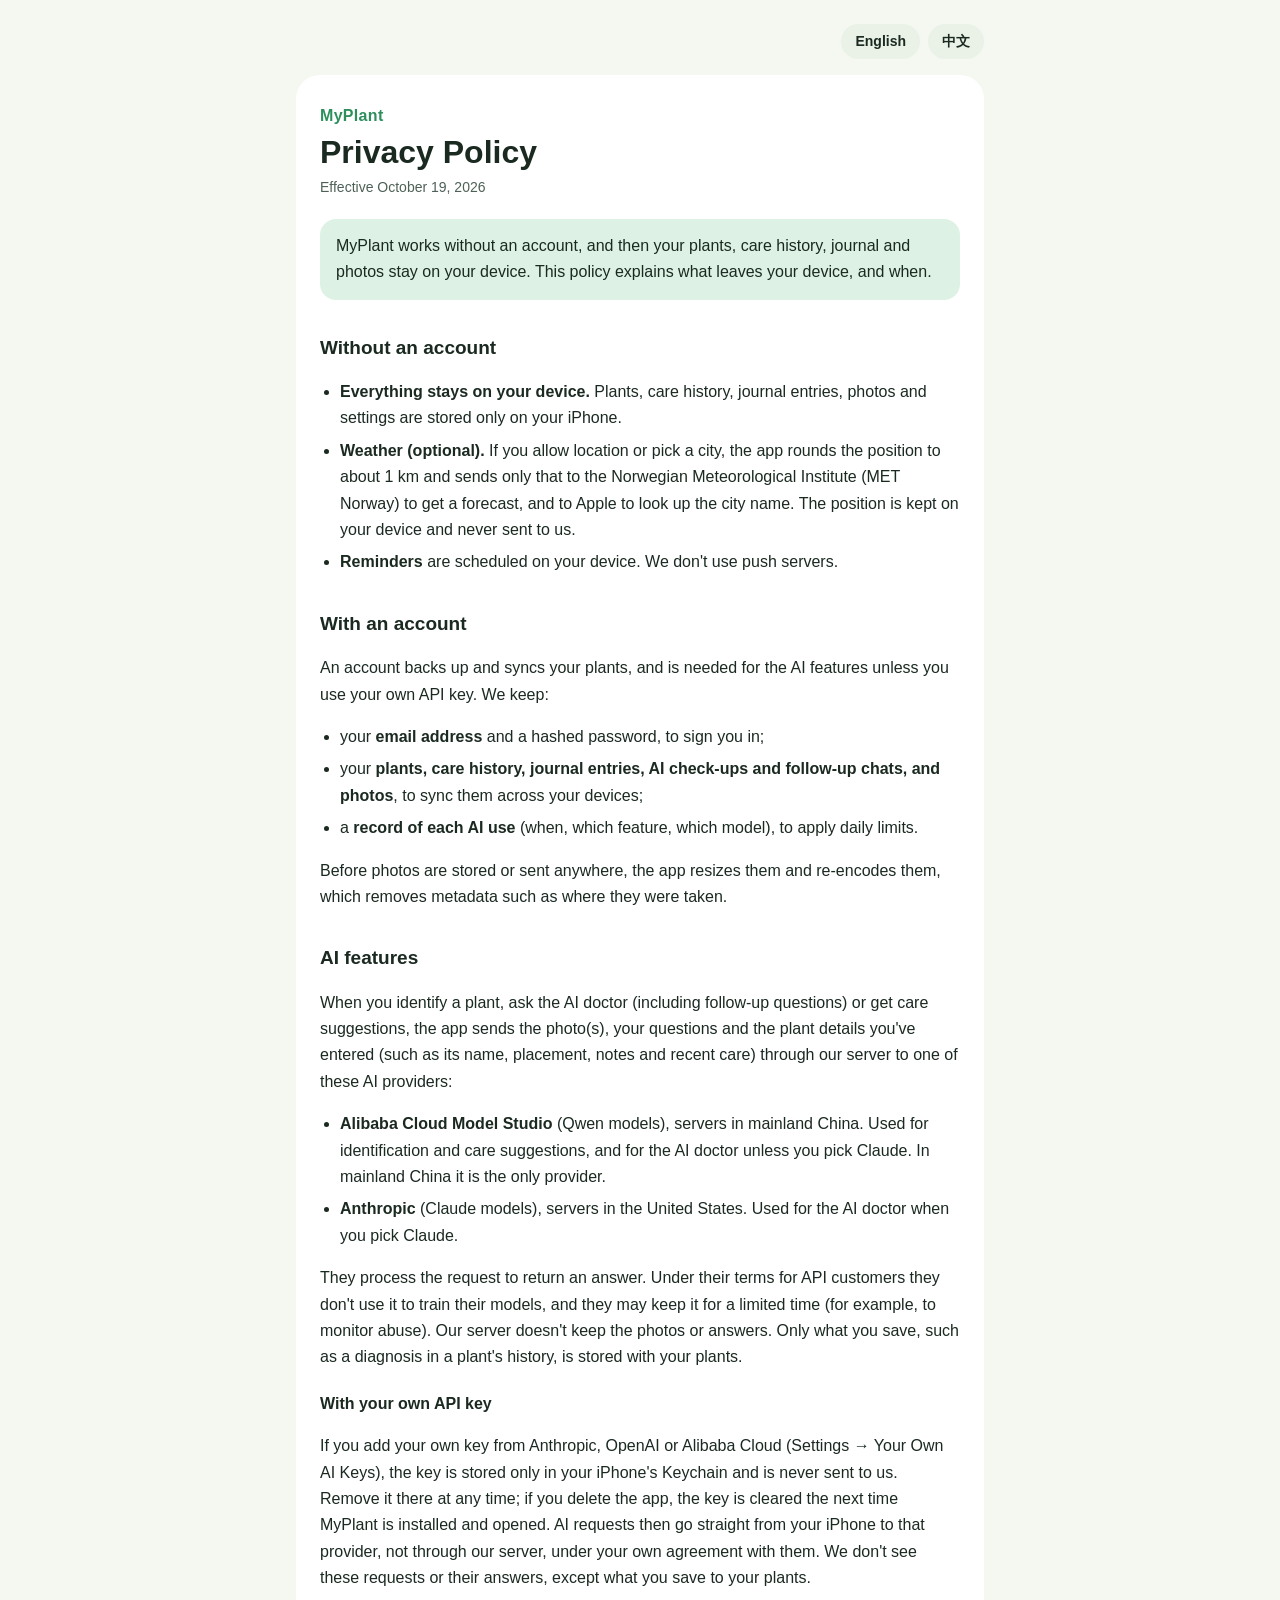
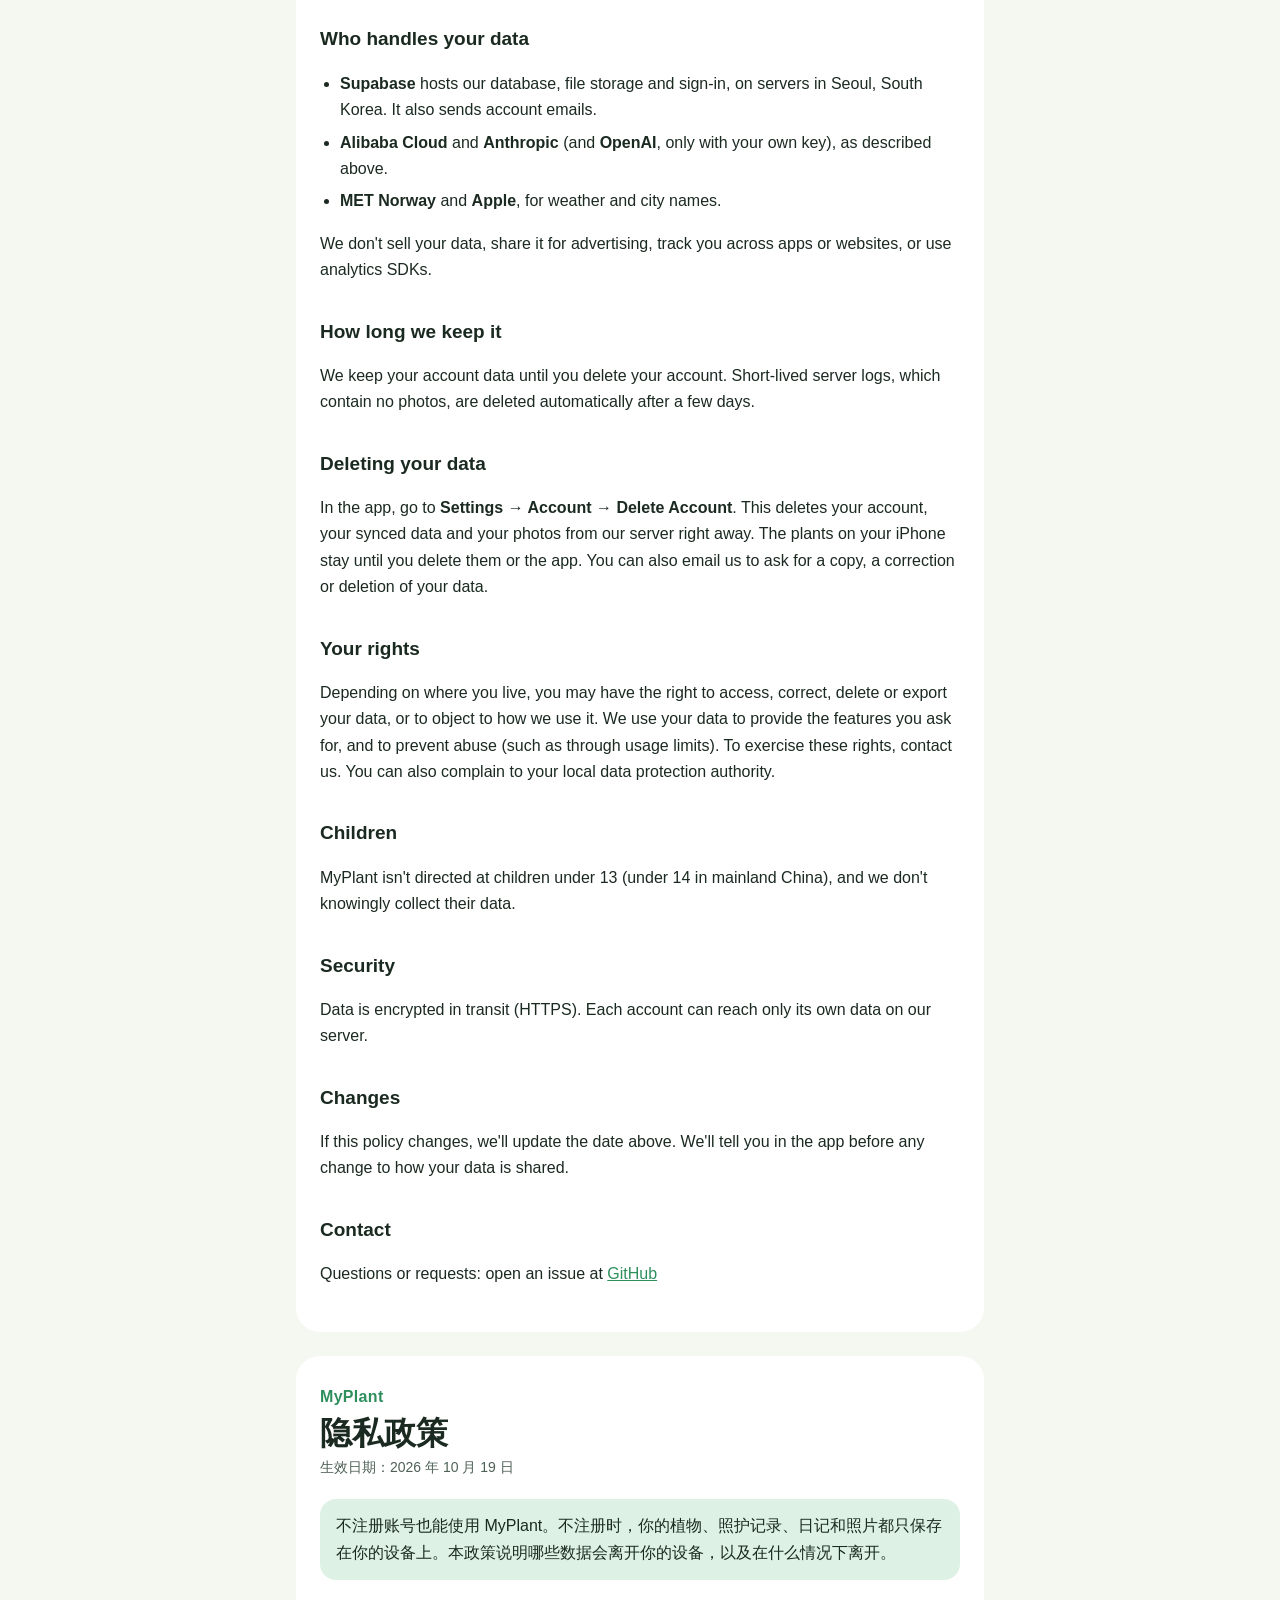
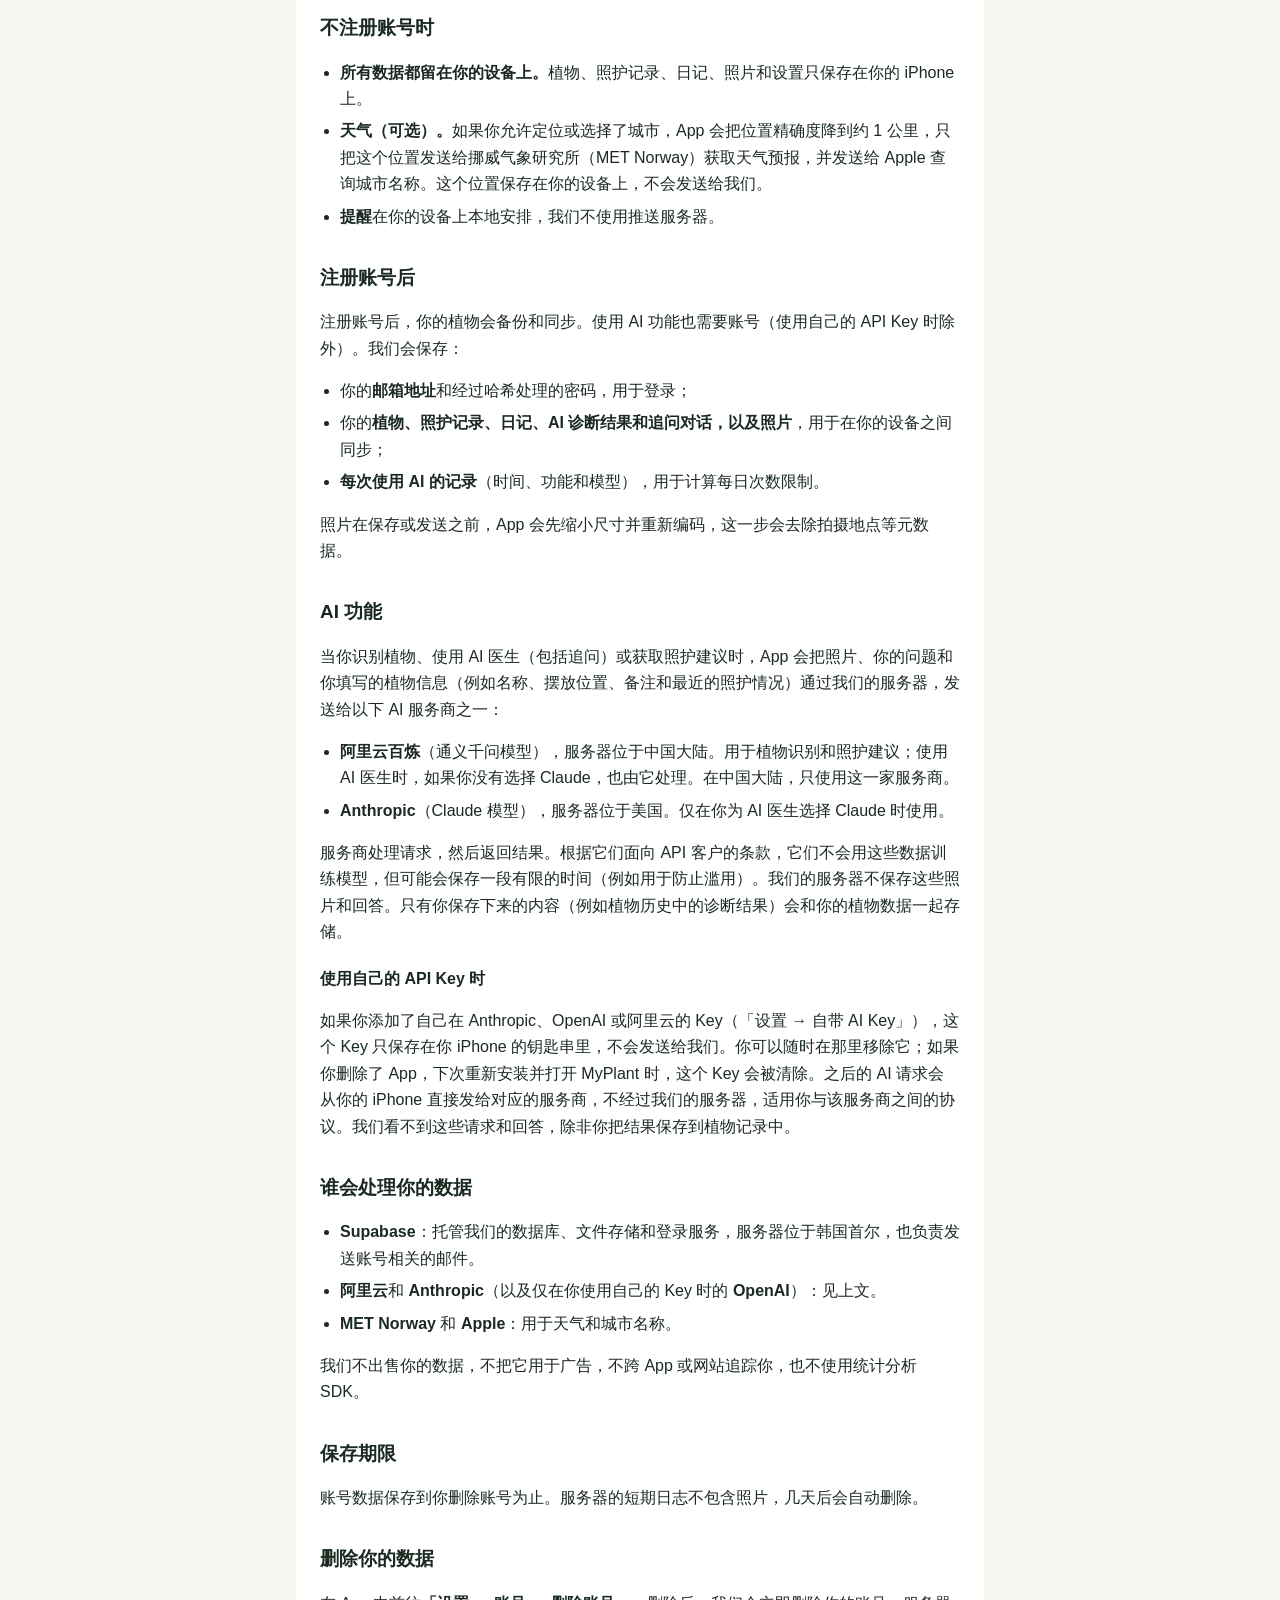
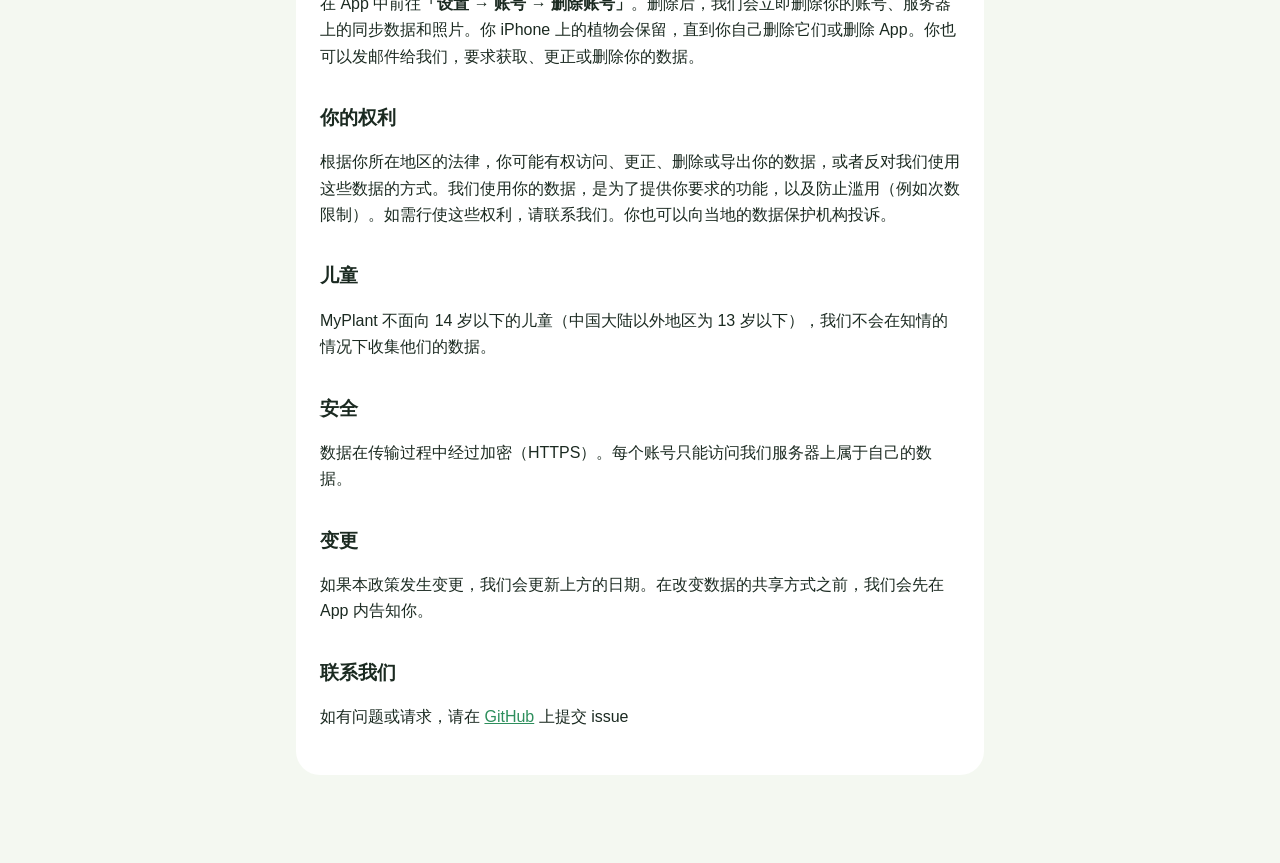
==== privacy.html @ 249eacc9 "feat: MyPlant privacy policy and support pages Co-Authored-By: Claude Opus 5.5 <noreply@anthropic.co" ====
<!doctype html>
<html lang="en">
<head>
<meta charset="utf-8">
<meta name="viewport" content="width=device-width, initial-scale=1">
<title>MyPlant Privacy Policy</title>
<meta name="description" content="How MyPlant handles your data. MyPlant 如何处理你的数据。">
<link rel="stylesheet" href="style.css">
</head>
<body>
<!-- Keep in step with ios/MyPlant/Resources/PrivacyInfo.xcprivacy and the App Privacy label. -->
<main>
  <nav class="lang"><a href="#en">English</a><a href="#zh">中文</a></nav>

  <article id="en" lang="en">
    <p class="eyebrow">MyPlant</p>
    <h1>Privacy Policy</h1>
    <p class="meta">Effective October 19, 2026</p>

    <p class="lead">MyPlant works without an account, and then your plants, care history, journal and photos stay on your device. This policy explains what leaves your device, and when.</p>

    <h2>Without an account</h2>
    <ul>
      <li><strong>Everything stays on your device.</strong> Plants, care history, journal entries, photos and settings are stored only on your iPhone.</li>
      <li><strong>Weather (optional).</strong> If you allow location or pick a city, the app rounds the position to about 1&nbsp;km and sends only that to the Norwegian Meteorological Institute (MET Norway) to get a forecast, and to Apple to look up the city name. The position is kept on your device and never sent to us.</li>
      <li><strong>Reminders</strong> are scheduled on your device. We don't use push servers.</li>
    </ul>

    <h2>With an account</h2>
    <p>An account backs up and syncs your plants, and is needed for the AI features unless you use your own API key. We keep:</p>
    <ul>
      <li>your <strong>email address</strong> and a hashed password, to sign you in;</li>
      <li>your <strong>plants, care history, journal entries, AI check-ups and follow-up chats, and photos</strong>, to sync them across your devices;</li>
      <li>a <strong>record of each AI use</strong> (when, which feature, which model), to apply daily limits.</li>
    </ul>
    <p>Before photos are stored or sent anywhere, the app resizes them and re-encodes them, which removes metadata such as where they were taken.</p>

    <h2>AI features</h2>
    <p>When you identify a plant, ask the AI doctor (including follow-up questions) or get care suggestions, the app sends the photo(s), your questions and the plant details you've entered (such as its name, placement, notes and recent care) through our server to one of these AI providers:</p>
    <ul>
      <li><strong>Alibaba Cloud Model Studio</strong> (Qwen models), servers in mainland China. Used for identification and care suggestions, and for the AI doctor unless you pick Claude. In mainland China it is the only provider.</li>
      <li><strong>Anthropic</strong> (Claude models), servers in the United States. Used for the AI doctor when you pick Claude.</li>
    </ul>
    <p>They process the request to return an answer. Under their terms for API customers they don't use it to train their models, and they may keep it for a limited time (for example, to monitor abuse). Our server doesn't keep the photos or answers. Only what you save, such as a diagnosis in a plant's history, is stored with your plants.</p>

    <h3>With your own API key</h3>
    <p>If you add your own key from Anthropic, OpenAI or Alibaba Cloud (Settings → Your Own AI Keys), the key is stored only in your iPhone's Keychain and is never sent to us. Remove it there at any time; if you delete the app, the key is cleared the next time MyPlant is installed and opened. AI requests then go straight from your iPhone to that provider, not through our server, under your own agreement with them. We don't see these requests or their answers, except what you save to your plants.</p>

    <h2>Who handles your data</h2>
    <ul>
      <li><strong>Supabase</strong> hosts our database, file storage and sign-in, on servers in Seoul, South Korea. It also sends account emails.</li>
      <li><strong>Alibaba Cloud</strong> and <strong>Anthropic</strong> (and <strong>OpenAI</strong>, only with your own key), as described above.</li>
      <li><strong>MET Norway</strong> and <strong>Apple</strong>, for weather and city names.</li>
    </ul>
    <p>We don't sell your data, share it for advertising, track you across apps or websites, or use analytics SDKs.</p>

    <h2>How long we keep it</h2>
    <p>We keep your account data until you delete your account. Short-lived server logs, which contain no photos, are deleted automatically after a few days.</p>

    <h2>Deleting your data</h2>
    <p>In the app, go to <strong>Settings → Account → Delete Account</strong>. This deletes your account, your synced data and your photos from our server right away. The plants on your iPhone stay until you delete them or the app. You can also email us to ask for a copy, a correction or deletion of your data.</p>

    <h2>Your rights</h2>
    <p>Depending on where you live, you may have the right to access, correct, delete or export your data, or to object to how we use it. We use your data to provide the features you ask for, and to prevent abuse (such as through usage limits). To exercise these rights, contact us. You can also complain to your local data protection authority.</p>

    <h2>Children</h2>
    <p>MyPlant isn't directed at children under 13 (under 14 in mainland China), and we don't knowingly collect their data.</p>

    <h2>Security</h2>
    <p>Data is encrypted in transit (HTTPS). Each account can reach only its own data on our server.</p>

    <h2>Changes</h2>
    <p>If this policy changes, we'll update the date above. We'll tell you in the app before any change to how your data is shared.</p>

    <h2>Contact</h2>
    <p>Questions or requests: open an issue at <a href="https://github.com/freddiewanah/myplant-site/issues">GitHub</a></p>
  </article>

  <article id="zh" lang="zh-Hans">
    <p class="eyebrow">MyPlant</p>
    <h1>隐私政策</h1>
    <p class="meta">生效日期：2026 年 10 月 19 日</p>

    <p class="lead">不注册账号也能使用 MyPlant。不注册时，你的植物、照护记录、日记和照片都只保存在你的设备上。本政策说明哪些数据会离开你的设备，以及在什么情况下离开。</p>

    <h2>不注册账号时</h2>
    <ul>
      <li><strong>所有数据都留在你的设备上。</strong>植物、照护记录、日记、照片和设置只保存在你的 iPhone 上。</li>
      <li><strong>天气（可选）。</strong>如果你允许定位或选择了城市，App 会把位置精确度降到约 1 公里，只把这个位置发送给挪威气象研究所（MET Norway）获取天气预报，并发送给 Apple 查询城市名称。这个位置保存在你的设备上，不会发送给我们。</li>
      <li><strong>提醒</strong>在你的设备上本地安排，我们不使用推送服务器。</li>
    </ul>

    <h2>注册账号后</h2>
    <p>注册账号后，你的植物会备份和同步。使用 AI 功能也需要账号（使用自己的 API Key 时除外）。我们会保存：</p>
    <ul>
      <li>你的<strong>邮箱地址</strong>和经过哈希处理的密码，用于登录；</li>
      <li>你的<strong>植物、照护记录、日记、AI 诊断结果和追问对话，以及照片</strong>，用于在你的设备之间同步；</li>
      <li><strong>每次使用 AI 的记录</strong>（时间、功能和模型），用于计算每日次数限制。</li>
    </ul>
    <p>照片在保存或发送之前，App 会先缩小尺寸并重新编码，这一步会去除拍摄地点等元数据。</p>

    <h2>AI 功能</h2>
    <p>当你识别植物、使用 AI 医生（包括追问）或获取照护建议时，App 会把照片、你的问题和你填写的植物信息（例如名称、摆放位置、备注和最近的照护情况）通过我们的服务器，发送给以下 AI 服务商之一：</p>
    <ul>
      <li><strong>阿里云百炼</strong>（通义千问模型），服务器位于中国大陆。用于植物识别和照护建议；使用 AI 医生时，如果你没有选择 Claude，也由它处理。在中国大陆，只使用这一家服务商。</li>
      <li><strong>Anthropic</strong>（Claude 模型），服务器位于美国。仅在你为 AI 医生选择 Claude 时使用。</li>
    </ul>
    <p>服务商处理请求，然后返回结果。根据它们面向 API 客户的条款，它们不会用这些数据训练模型，但可能会保存一段有限的时间（例如用于防止滥用）。我们的服务器不保存这些照片和回答。只有你保存下来的内容（例如植物历史中的诊断结果）会和你的植物数据一起存储。</p>

    <h3>使用自己的 API Key 时</h3>
    <p>如果你添加了自己在 Anthropic、OpenAI 或阿里云的 Key（「设置 → 自带 AI Key」），这个 Key 只保存在你 iPhone 的钥匙串里，不会发送给我们。你可以随时在那里移除它；如果你删除了 App，下次重新安装并打开 MyPlant 时，这个 Key 会被清除。之后的 AI 请求会从你的 iPhone 直接发给对应的服务商，不经过我们的服务器，适用你与该服务商之间的协议。我们看不到这些请求和回答，除非你把结果保存到植物记录中。</p>

    <h2>谁会处理你的数据</h2>
    <ul>
      <li><strong>Supabase</strong>：托管我们的数据库、文件存储和登录服务，服务器位于韩国首尔，也负责发送账号相关的邮件。</li>
      <li><strong>阿里云</strong>和 <strong>Anthropic</strong>（以及仅在你使用自己的 Key 时的 <strong>OpenAI</strong>）：见上文。</li>
      <li><strong>MET Norway</strong> 和 <strong>Apple</strong>：用于天气和城市名称。</li>
    </ul>
    <p>我们不出售你的数据，不把它用于广告，不跨 App 或网站追踪你，也不使用统计分析 SDK。</p>

    <h2>保存期限</h2>
    <p>账号数据保存到你删除账号为止。服务器的短期日志不包含照片，几天后会自动删除。</p>

    <h2>删除你的数据</h2>
    <p>在 App 中前往<strong>「设置 → 账号 → 删除账号」</strong>。删除后，我们会立即删除你的账号、服务器上的同步数据和照片。你 iPhone 上的植物会保留，直到你自己删除它们或删除 App。你也可以发邮件给我们，要求获取、更正或删除你的数据。</p>

    <h2>你的权利</h2>
    <p>根据你所在地区的法律，你可能有权访问、更正、删除或导出你的数据，或者反对我们使用这些数据的方式。我们使用你的数据，是为了提供你要求的功能，以及防止滥用（例如次数限制）。如需行使这些权利，请联系我们。你也可以向当地的数据保护机构投诉。</p>

    <h2>儿童</h2>
    <p>MyPlant 不面向 14 岁以下的儿童（中国大陆以外地区为 13 岁以下），我们不会在知情的情况下收集他们的数据。</p>

    <h2>安全</h2>
    <p>数据在传输过程中经过加密（HTTPS）。每个账号只能访问我们服务器上属于自己的数据。</p>

    <h2>变更</h2>
    <p>如果本政策发生变更，我们会更新上方的日期。在改变数据的共享方式之前，我们会先在 App 内告知你。</p>

    <h2>联系我们</h2>
    <p>如有问题或请求，请在 <a href="https://github.com/freddiewanah/myplant-site/issues">GitHub</a> 上提交 issue</p>
  </article>
</main>
</body>
</html>
---- style.css ----
/* Shared by the MyPlant web pages; colors match the app's Theme.Palette. */
:root {
  --background: #F4F8F1;
  --surface: #FFFFFF;
  --surface-muted: #EAF1E6;
  --ink: #1B2A21;
  --ink-secondary: #4E6157;
  --leaf: #2E8F5D;
  --leaf-soft: #DDF2E4;
  color-scheme: light dark;
}
@media (prefers-color-scheme: dark) {
  :root:not([data-theme="light"]) {
    --background: #0E1310;
    --surface: #18201B;
    --surface-muted: #222C25;
    --ink: #EAF2EC;
    --ink-secondary: #A7B8AD;
    --leaf: #5CC98C;
    --leaf-soft: #1E3828;
  }
}
:root[data-theme="dark"] {
  --background: #0E1310;
  --surface: #18201B;
  --surface-muted: #222C25;
  --ink: #EAF2EC;
  --ink-secondary: #A7B8AD;
  --leaf: #5CC98C;
  --leaf-soft: #1E3828;
}
* { box-sizing: border-box; }
body {
  margin: 0;
  background: var(--background);
  color: var(--ink);
  font: 16px/1.65 -apple-system, BlinkMacSystemFont, "SF Pro Text", "PingFang SC", "Helvetica Neue", sans-serif;
  -webkit-text-size-adjust: 100%;
}
main { max-width: 720px; margin: 0 auto; padding: 24px 16px 64px; }
article {
  background: var(--surface);
  border-radius: 24px;
  padding: 28px 24px;
  margin-bottom: 24px;
}
.lang { display: flex; gap: 8px; justify-content: flex-end; margin-bottom: 16px; }
.lang a {
  padding: 6px 14px;
  border-radius: 999px;
  background: var(--surface-muted);
  color: var(--ink);
  text-decoration: none;
  font-size: 14px;
  font-weight: 600;
}
.eyebrow { margin: 0; color: var(--leaf); font-weight: 700; letter-spacing: .02em; }
h1 { margin: 4px 0 4px; font-size: 32px; line-height: 1.2; }
h2 { margin: 32px 0 8px; font-size: 19px; }
article > h3 { margin: 20px 0 6px; font-size: 16px; }
.meta { margin: 0 0 20px; color: var(--ink-secondary); font-size: 14px; }
.lead {
  background: var(--leaf-soft);
  border-radius: 16px;
  padding: 14px 16px;
}
ul { padding-left: 20px; }
li { margin: 6px 0; }
a { color: var(--leaf); overflow-wrap: anywhere; }
.faq h3 { margin: 24px 0 4px; font-size: 16px; }
.faq p { margin: 0; }
@media (max-width: 480px) {
  article { padding: 22px 18px; border-radius: 20px; }
  h1 { font-size: 27px; }
}
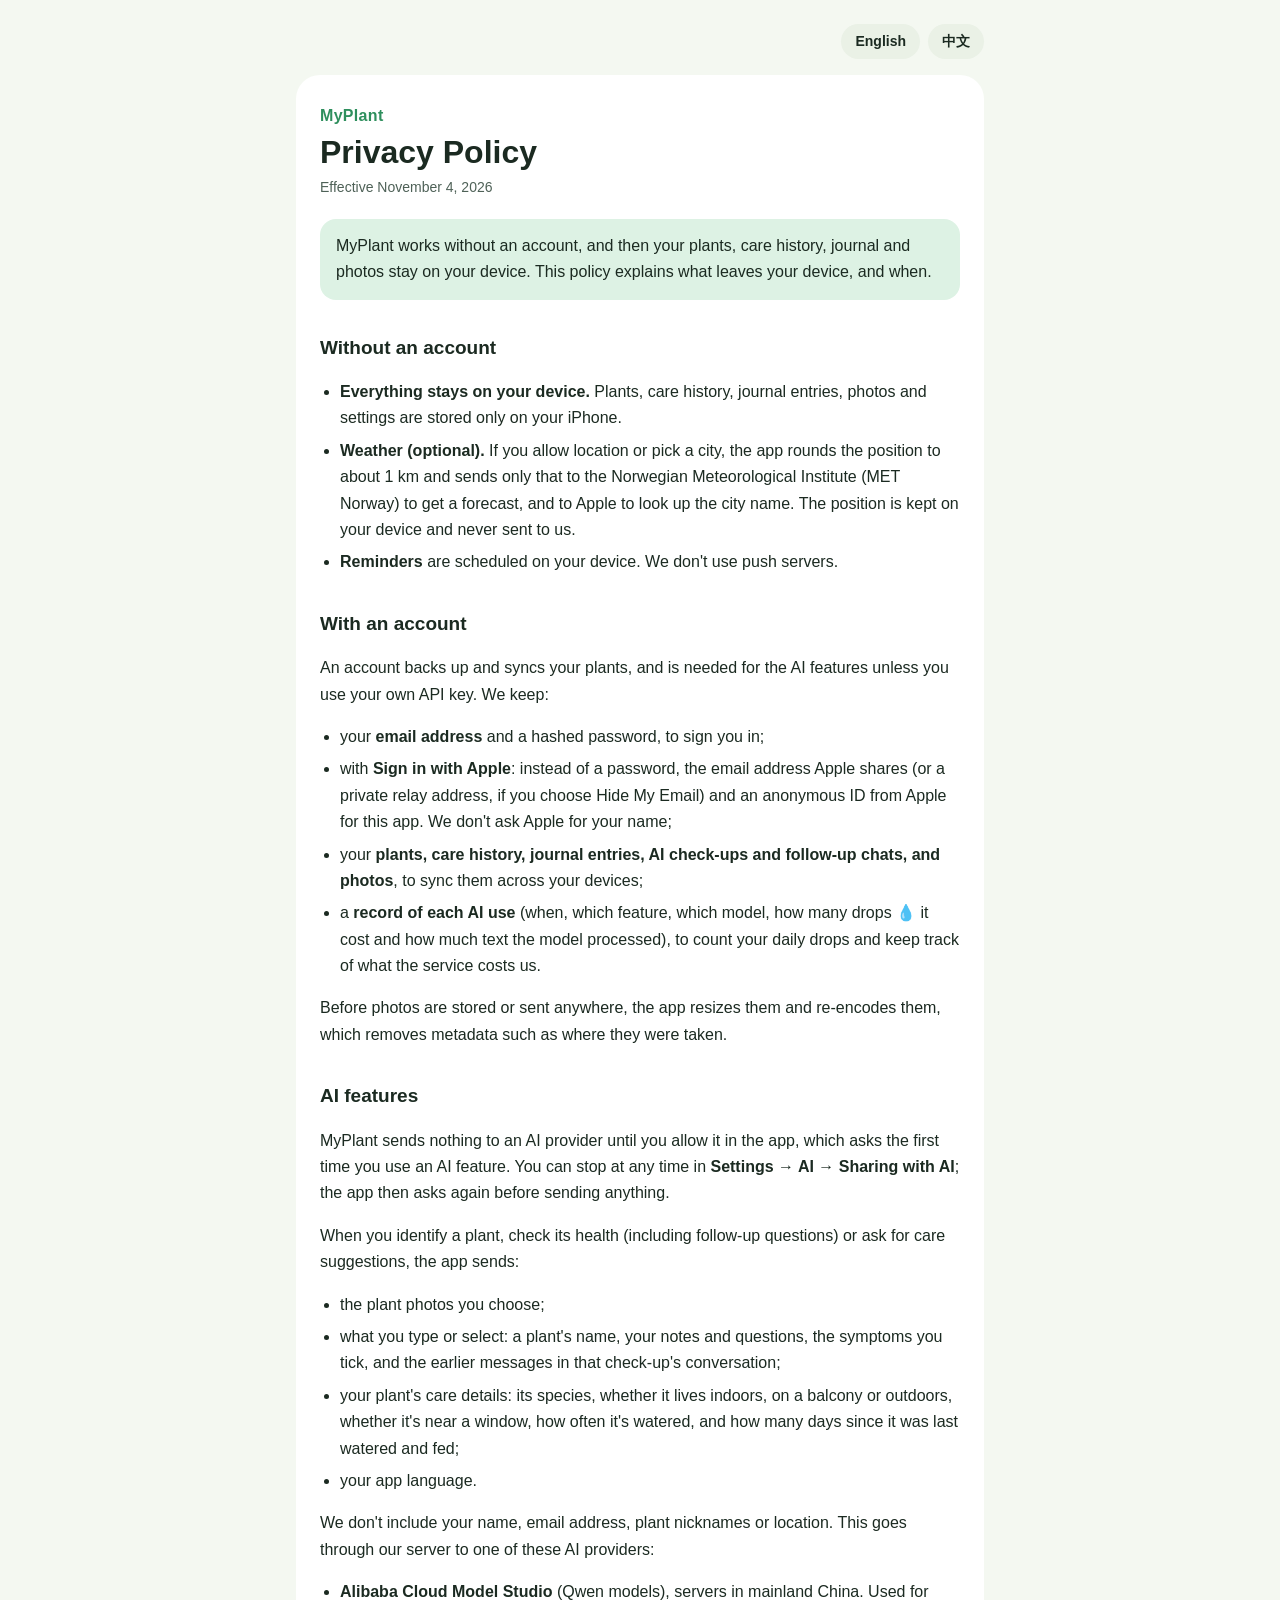
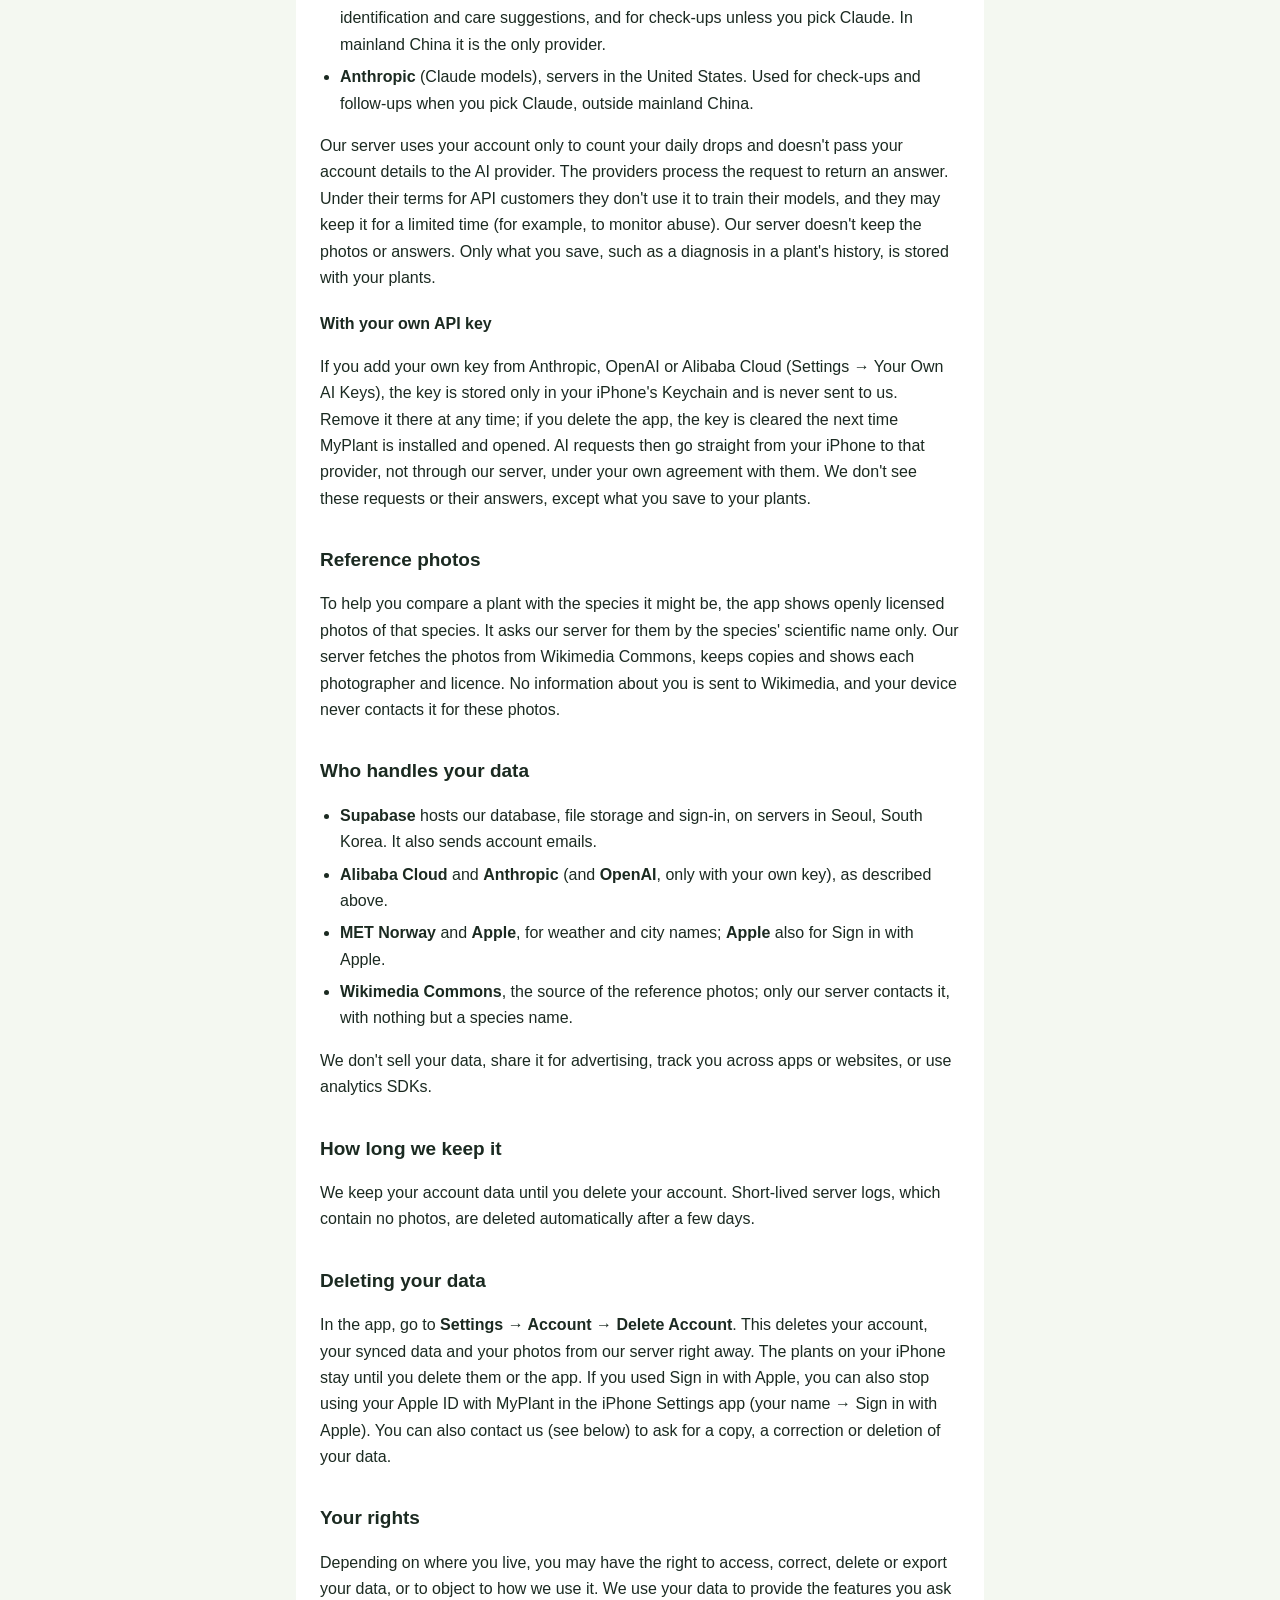
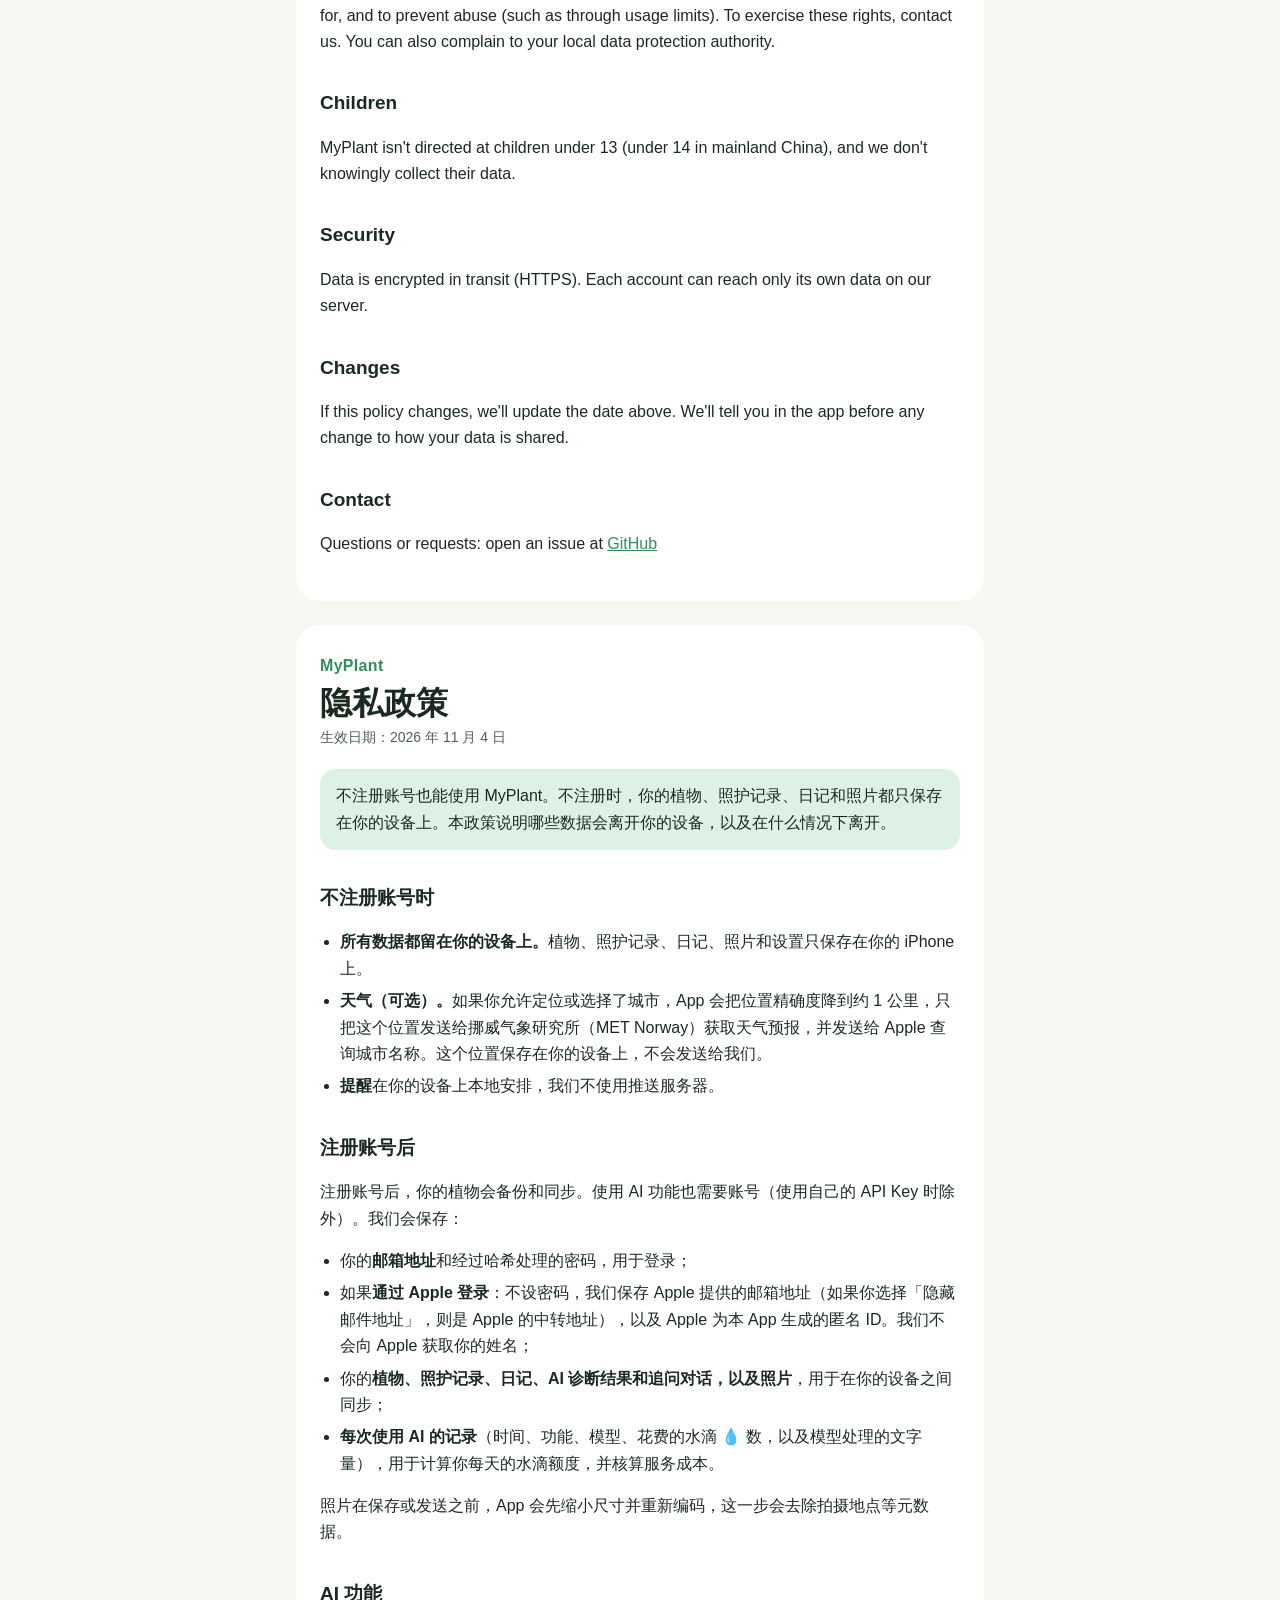
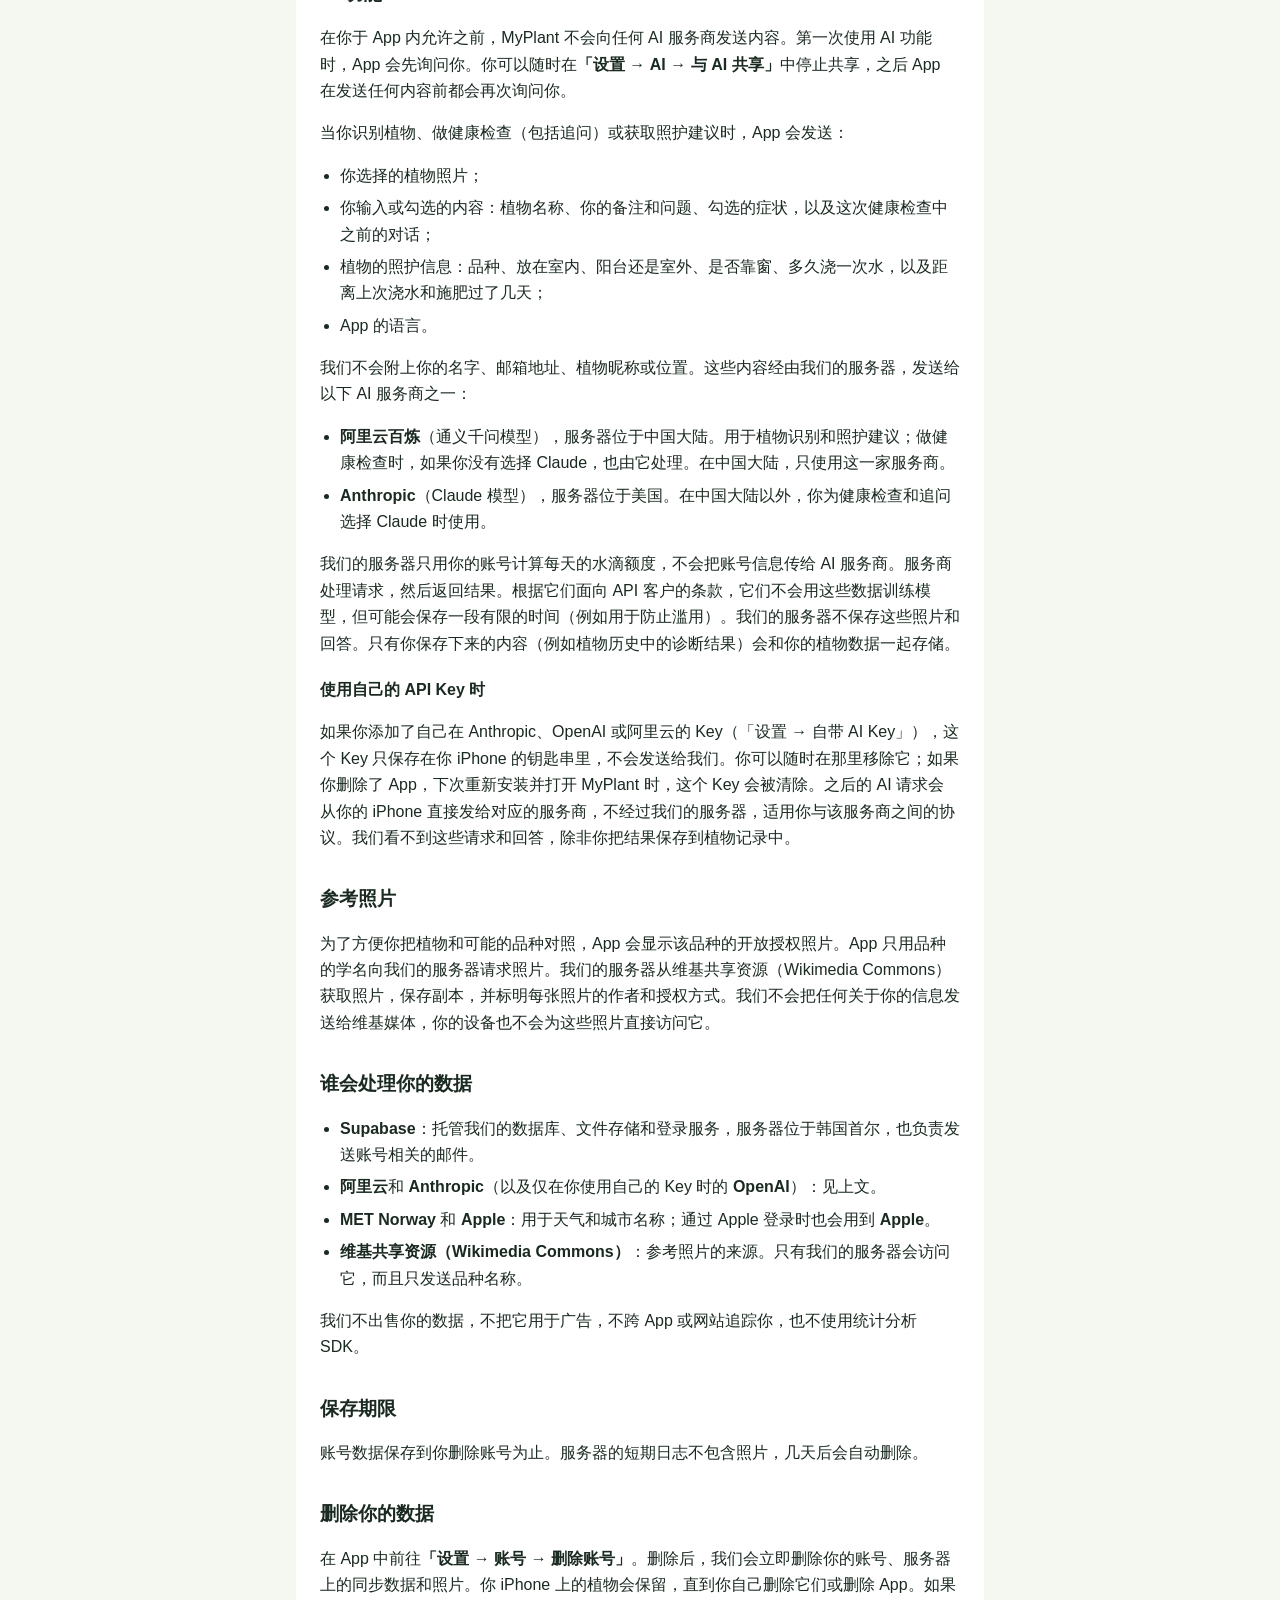
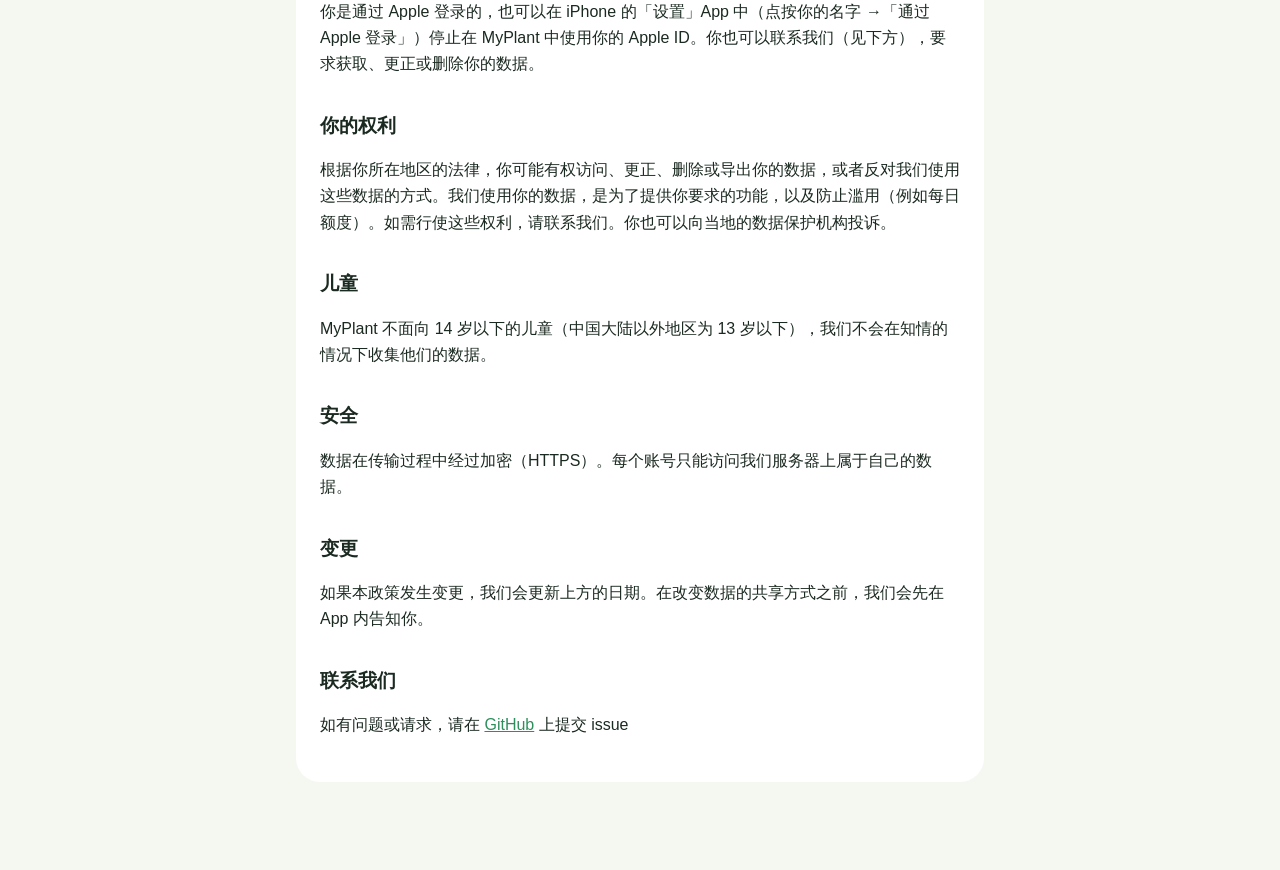
==== commit 9e99c877: "docs: privacy policy for AI consent, reference photos and drops Explains that nothing goes to an AI " ====
--- a/privacy.html
+++ b/privacy.html
@@ -15,7 +15,7 @@
   <article id="en" lang="en">
     <p class="eyebrow">MyPlant</p>
     <h1>Privacy Policy</h1>
-    <p class="meta">Effective October 19, 2026</p>
+    <p class="meta">Effective November 4, 2026</p>
 
     <p class="lead">MyPlant works without an account, and then your plants, care history, journal and photos stay on your device. This policy explains what leaves your device, and when.</p>
 
@@ -30,27 +30,40 @@
     <p>An account backs up and syncs your plants, and is needed for the AI features unless you use your own API key. We keep:</p>
     <ul>
       <li>your <strong>email address</strong> and a hashed password, to sign you in;</li>
+      <li>with <strong>Sign in with Apple</strong>: instead of a password, the email address Apple shares (or a private relay address, if you choose Hide My Email) and an anonymous ID from Apple for this app. We don't ask Apple for your name;</li>
       <li>your <strong>plants, care history, journal entries, AI check-ups and follow-up chats, and photos</strong>, to sync them across your devices;</li>
-      <li>a <strong>record of each AI use</strong> (when, which feature, which model), to apply daily limits.</li>
+      <li>a <strong>record of each AI use</strong> (when, which feature, which model, how many drops 💧 it cost and how much text the model processed), to count your daily drops and keep track of what the service costs us.</li>
     </ul>
     <p>Before photos are stored or sent anywhere, the app resizes them and re-encodes them, which removes metadata such as where they were taken.</p>
 
     <h2>AI features</h2>
-    <p>When you identify a plant, ask the AI doctor (including follow-up questions) or get care suggestions, the app sends the photo(s), your questions and the plant details you've entered (such as its name, placement, notes and recent care) through our server to one of these AI providers:</p>
+    <p>MyPlant sends nothing to an AI provider until you allow it in the app, which asks the first time you use an AI feature. You can stop at any time in <strong>Settings → AI → Sharing with AI</strong>; the app then asks again before sending anything.</p>
+    <p>When you identify a plant, check its health (including follow-up questions) or ask for care suggestions, the app sends:</p>
     <ul>
-      <li><strong>Alibaba Cloud Model Studio</strong> (Qwen models), servers in mainland China. Used for identification and care suggestions, and for the AI doctor unless you pick Claude. In mainland China it is the only provider.</li>
-      <li><strong>Anthropic</strong> (Claude models), servers in the United States. Used for the AI doctor when you pick Claude.</li>
+      <li>the plant photos you choose;</li>
+      <li>what you type or select: a plant's name, your notes and questions, the symptoms you tick, and the earlier messages in that check-up's conversation;</li>
+      <li>your plant's care details: its species, whether it lives indoors, on a balcony or outdoors, whether it's near a window, how often it's watered, and how many days since it was last watered and fed;</li>
+      <li>your app language.</li>
     </ul>
-    <p>They process the request to return an answer. Under their terms for API customers they don't use it to train their models, and they may keep it for a limited time (for example, to monitor abuse). Our server doesn't keep the photos or answers. Only what you save, such as a diagnosis in a plant's history, is stored with your plants.</p>
+    <p>We don't include your name, email address, plant nicknames or location. This goes through our server to one of these AI providers:</p>
+    <ul>
+      <li><strong>Alibaba Cloud Model Studio</strong> (Qwen models), servers in mainland China. Used for identification and care suggestions, and for check-ups unless you pick Claude. In mainland China it is the only provider.</li>
+      <li><strong>Anthropic</strong> (Claude models), servers in the United States. Used for check-ups and follow-ups when you pick Claude, outside mainland China.</li>
+    </ul>
+    <p>Our server uses your account only to count your daily drops and doesn't pass your account details to the AI provider. The providers process the request to return an answer. Under their terms for API customers they don't use it to train their models, and they may keep it for a limited time (for example, to monitor abuse). Our server doesn't keep the photos or answers. Only what you save, such as a diagnosis in a plant's history, is stored with your plants.</p>
 
     <h3>With your own API key</h3>
     <p>If you add your own key from Anthropic, OpenAI or Alibaba Cloud (Settings → Your Own AI Keys), the key is stored only in your iPhone's Keychain and is never sent to us. Remove it there at any time; if you delete the app, the key is cleared the next time MyPlant is installed and opened. AI requests then go straight from your iPhone to that provider, not through our server, under your own agreement with them. We don't see these requests or their answers, except what you save to your plants.</p>
+
+    <h2>Reference photos</h2>
+    <p>To help you compare a plant with the species it might be, the app shows openly licensed photos of that species. It asks our server for them by the species' scientific name only. Our server fetches the photos from Wikimedia Commons, keeps copies and shows each photographer and licence. No information about you is sent to Wikimedia, and your device never contacts it for these photos.</p>
 
     <h2>Who handles your data</h2>
     <ul>
       <li><strong>Supabase</strong> hosts our database, file storage and sign-in, on servers in Seoul, South Korea. It also sends account emails.</li>
       <li><strong>Alibaba Cloud</strong> and <strong>Anthropic</strong> (and <strong>OpenAI</strong>, only with your own key), as described above.</li>
-      <li><strong>MET Norway</strong> and <strong>Apple</strong>, for weather and city names.</li>
+      <li><strong>MET Norway</strong> and <strong>Apple</strong>, for weather and city names; <strong>Apple</strong> also for Sign in with Apple.</li>
+      <li><strong>Wikimedia Commons</strong>, the source of the reference photos; only our server contacts it, with nothing but a species name.</li>
     </ul>
     <p>We don't sell your data, share it for advertising, track you across apps or websites, or use analytics SDKs.</p>
 
@@ -58,7 +71,7 @@
     <p>We keep your account data until you delete your account. Short-lived server logs, which contain no photos, are deleted automatically after a few days.</p>
 
     <h2>Deleting your data</h2>
-    <p>In the app, go to <strong>Settings → Account → Delete Account</strong>. This deletes your account, your synced data and your photos from our server right away. The plants on your iPhone stay until you delete them or the app. You can also email us to ask for a copy, a correction or deletion of your data.</p>
+    <p>In the app, go to <strong>Settings → Account → Delete Account</strong>. This deletes your account, your synced data and your photos from our server right away. The plants on your iPhone stay until you delete them or the app. If you used Sign in with Apple, you can also stop using your Apple ID with MyPlant in the iPhone Settings app (your name → Sign in with Apple). You can also contact us (see below) to ask for a copy, a correction or deletion of your data.</p>
 
     <h2>Your rights</h2>
     <p>Depending on where you live, you may have the right to access, correct, delete or export your data, or to object to how we use it. We use your data to provide the features you ask for, and to prevent abuse (such as through usage limits). To exercise these rights, contact us. You can also complain to your local data protection authority.</p>
@@ -79,7 +92,7 @@
   <article id="zh" lang="zh-Hans">
     <p class="eyebrow">MyPlant</p>
     <h1>隐私政策</h1>
-    <p class="meta">生效日期：2026 年 10 月 19 日</p>
+    <p class="meta">生效日期：2026 年 11 月 4 日</p>
 
     <p class="lead">不注册账号也能使用 MyPlant。不注册时，你的植物、照护记录、日记和照片都只保存在你的设备上。本政策说明哪些数据会离开你的设备，以及在什么情况下离开。</p>
 
@@ -94,27 +107,40 @@
     <p>注册账号后，你的植物会备份和同步。使用 AI 功能也需要账号（使用自己的 API Key 时除外）。我们会保存：</p>
     <ul>
       <li>你的<strong>邮箱地址</strong>和经过哈希处理的密码，用于登录；</li>
+      <li>如果<strong>通过 Apple 登录</strong>：不设密码，我们保存 Apple 提供的邮箱地址（如果你选择「隐藏邮件地址」，则是 Apple 的中转地址），以及 Apple 为本 App 生成的匿名 ID。我们不会向 Apple 获取你的姓名；</li>
       <li>你的<strong>植物、照护记录、日记、AI 诊断结果和追问对话，以及照片</strong>，用于在你的设备之间同步；</li>
-      <li><strong>每次使用 AI 的记录</strong>（时间、功能和模型），用于计算每日次数限制。</li>
+      <li><strong>每次使用 AI 的记录</strong>（时间、功能、模型、花费的水滴 💧 数，以及模型处理的文字量），用于计算你每天的水滴额度，并核算服务成本。</li>
     </ul>
     <p>照片在保存或发送之前，App 会先缩小尺寸并重新编码，这一步会去除拍摄地点等元数据。</p>
 
     <h2>AI 功能</h2>
-    <p>当你识别植物、使用 AI 医生（包括追问）或获取照护建议时，App 会把照片、你的问题和你填写的植物信息（例如名称、摆放位置、备注和最近的照护情况）通过我们的服务器，发送给以下 AI 服务商之一：</p>
+    <p>在你于 App 内允许之前，MyPlant 不会向任何 AI 服务商发送内容。第一次使用 AI 功能时，App 会先询问你。你可以随时在<strong>「设置 → AI → 与 AI 共享」</strong>中停止共享，之后 App 在发送任何内容前都会再次询问你。</p>
+    <p>当你识别植物、做健康检查（包括追问）或获取照护建议时，App 会发送：</p>
     <ul>
-      <li><strong>阿里云百炼</strong>（通义千问模型），服务器位于中国大陆。用于植物识别和照护建议；使用 AI 医生时，如果你没有选择 Claude，也由它处理。在中国大陆，只使用这一家服务商。</li>
-      <li><strong>Anthropic</strong>（Claude 模型），服务器位于美国。仅在你为 AI 医生选择 Claude 时使用。</li>
+      <li>你选择的植物照片；</li>
+      <li>你输入或勾选的内容：植物名称、你的备注和问题、勾选的症状，以及这次健康检查中之前的对话；</li>
+      <li>植物的照护信息：品种、放在室内、阳台还是室外、是否靠窗、多久浇一次水，以及距离上次浇水和施肥过了几天；</li>
+      <li>App 的语言。</li>
     </ul>
-    <p>服务商处理请求，然后返回结果。根据它们面向 API 客户的条款，它们不会用这些数据训练模型，但可能会保存一段有限的时间（例如用于防止滥用）。我们的服务器不保存这些照片和回答。只有你保存下来的内容（例如植物历史中的诊断结果）会和你的植物数据一起存储。</p>
+    <p>我们不会附上你的名字、邮箱地址、植物昵称或位置。这些内容经由我们的服务器，发送给以下 AI 服务商之一：</p>
+    <ul>
+      <li><strong>阿里云百炼</strong>（通义千问模型），服务器位于中国大陆。用于植物识别和照护建议；做健康检查时，如果你没有选择 Claude，也由它处理。在中国大陆，只使用这一家服务商。</li>
+      <li><strong>Anthropic</strong>（Claude 模型），服务器位于美国。在中国大陆以外，你为健康检查和追问选择 Claude 时使用。</li>
+    </ul>
+    <p>我们的服务器只用你的账号计算每天的水滴额度，不会把账号信息传给 AI 服务商。服务商处理请求，然后返回结果。根据它们面向 API 客户的条款，它们不会用这些数据训练模型，但可能会保存一段有限的时间（例如用于防止滥用）。我们的服务器不保存这些照片和回答。只有你保存下来的内容（例如植物历史中的诊断结果）会和你的植物数据一起存储。</p>
 
     <h3>使用自己的 API Key 时</h3>
     <p>如果你添加了自己在 Anthropic、OpenAI 或阿里云的 Key（「设置 → 自带 AI Key」），这个 Key 只保存在你 iPhone 的钥匙串里，不会发送给我们。你可以随时在那里移除它；如果你删除了 App，下次重新安装并打开 MyPlant 时，这个 Key 会被清除。之后的 AI 请求会从你的 iPhone 直接发给对应的服务商，不经过我们的服务器，适用你与该服务商之间的协议。我们看不到这些请求和回答，除非你把结果保存到植物记录中。</p>
+
+    <h2>参考照片</h2>
+    <p>为了方便你把植物和可能的品种对照，App 会显示该品种的开放授权照片。App 只用品种的学名向我们的服务器请求照片。我们的服务器从维基共享资源（Wikimedia Commons）获取照片，保存副本，并标明每张照片的作者和授权方式。我们不会把任何关于你的信息发送给维基媒体，你的设备也不会为这些照片直接访问它。</p>
 
     <h2>谁会处理你的数据</h2>
     <ul>
       <li><strong>Supabase</strong>：托管我们的数据库、文件存储和登录服务，服务器位于韩国首尔，也负责发送账号相关的邮件。</li>
       <li><strong>阿里云</strong>和 <strong>Anthropic</strong>（以及仅在你使用自己的 Key 时的 <strong>OpenAI</strong>）：见上文。</li>
-      <li><strong>MET Norway</strong> 和 <strong>Apple</strong>：用于天气和城市名称。</li>
+      <li><strong>MET Norway</strong> 和 <strong>Apple</strong>：用于天气和城市名称；通过 Apple 登录时也会用到 <strong>Apple</strong>。</li>
+      <li><strong>维基共享资源（Wikimedia Commons）</strong>：参考照片的来源。只有我们的服务器会访问它，而且只发送品种名称。</li>
     </ul>
     <p>我们不出售你的数据，不把它用于广告，不跨 App 或网站追踪你，也不使用统计分析 SDK。</p>
 
@@ -122,10 +148,10 @@
     <p>账号数据保存到你删除账号为止。服务器的短期日志不包含照片，几天后会自动删除。</p>
 
     <h2>删除你的数据</h2>
-    <p>在 App 中前往<strong>「设置 → 账号 → 删除账号」</strong>。删除后，我们会立即删除你的账号、服务器上的同步数据和照片。你 iPhone 上的植物会保留，直到你自己删除它们或删除 App。你也可以发邮件给我们，要求获取、更正或删除你的数据。</p>
+    <p>在 App 中前往<strong>「设置 → 账号 → 删除账号」</strong>。删除后，我们会立即删除你的账号、服务器上的同步数据和照片。你 iPhone 上的植物会保留，直到你自己删除它们或删除 App。如果你是通过 Apple 登录的，也可以在 iPhone 的「设置」App 中（点按你的名字 →「通过 Apple 登录」）停止在 MyPlant 中使用你的 Apple ID。你也可以联系我们（见下方），要求获取、更正或删除你的数据。</p>
 
     <h2>你的权利</h2>
-    <p>根据你所在地区的法律，你可能有权访问、更正、删除或导出你的数据，或者反对我们使用这些数据的方式。我们使用你的数据，是为了提供你要求的功能，以及防止滥用（例如次数限制）。如需行使这些权利，请联系我们。你也可以向当地的数据保护机构投诉。</p>
+    <p>根据你所在地区的法律，你可能有权访问、更正、删除或导出你的数据，或者反对我们使用这些数据的方式。我们使用你的数据，是为了提供你要求的功能，以及防止滥用（例如每日额度）。如需行使这些权利，请联系我们。你也可以向当地的数据保护机构投诉。</p>
 
     <h2>儿童</h2>
     <p>MyPlant 不面向 14 岁以下的儿童（中国大陆以外地区为 13 岁以下），我们不会在知情的情况下收集他们的数据。</p>
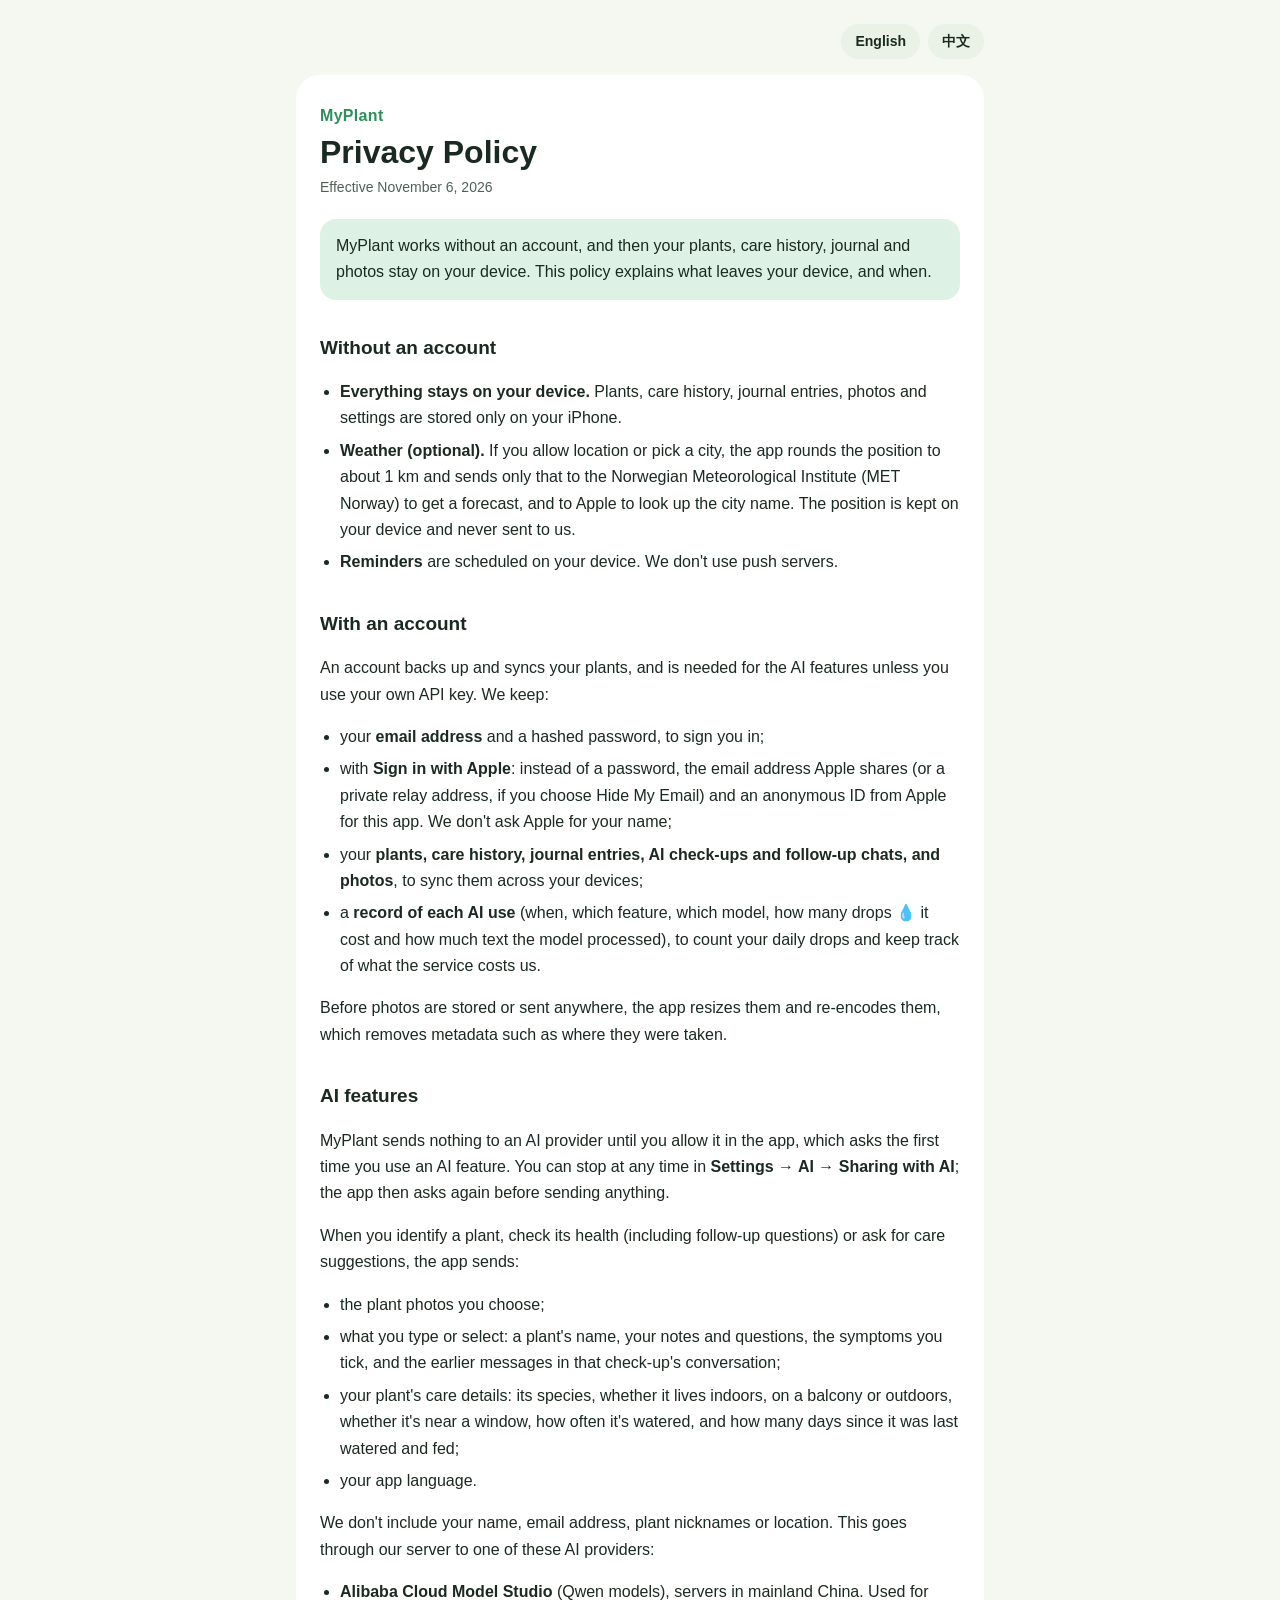
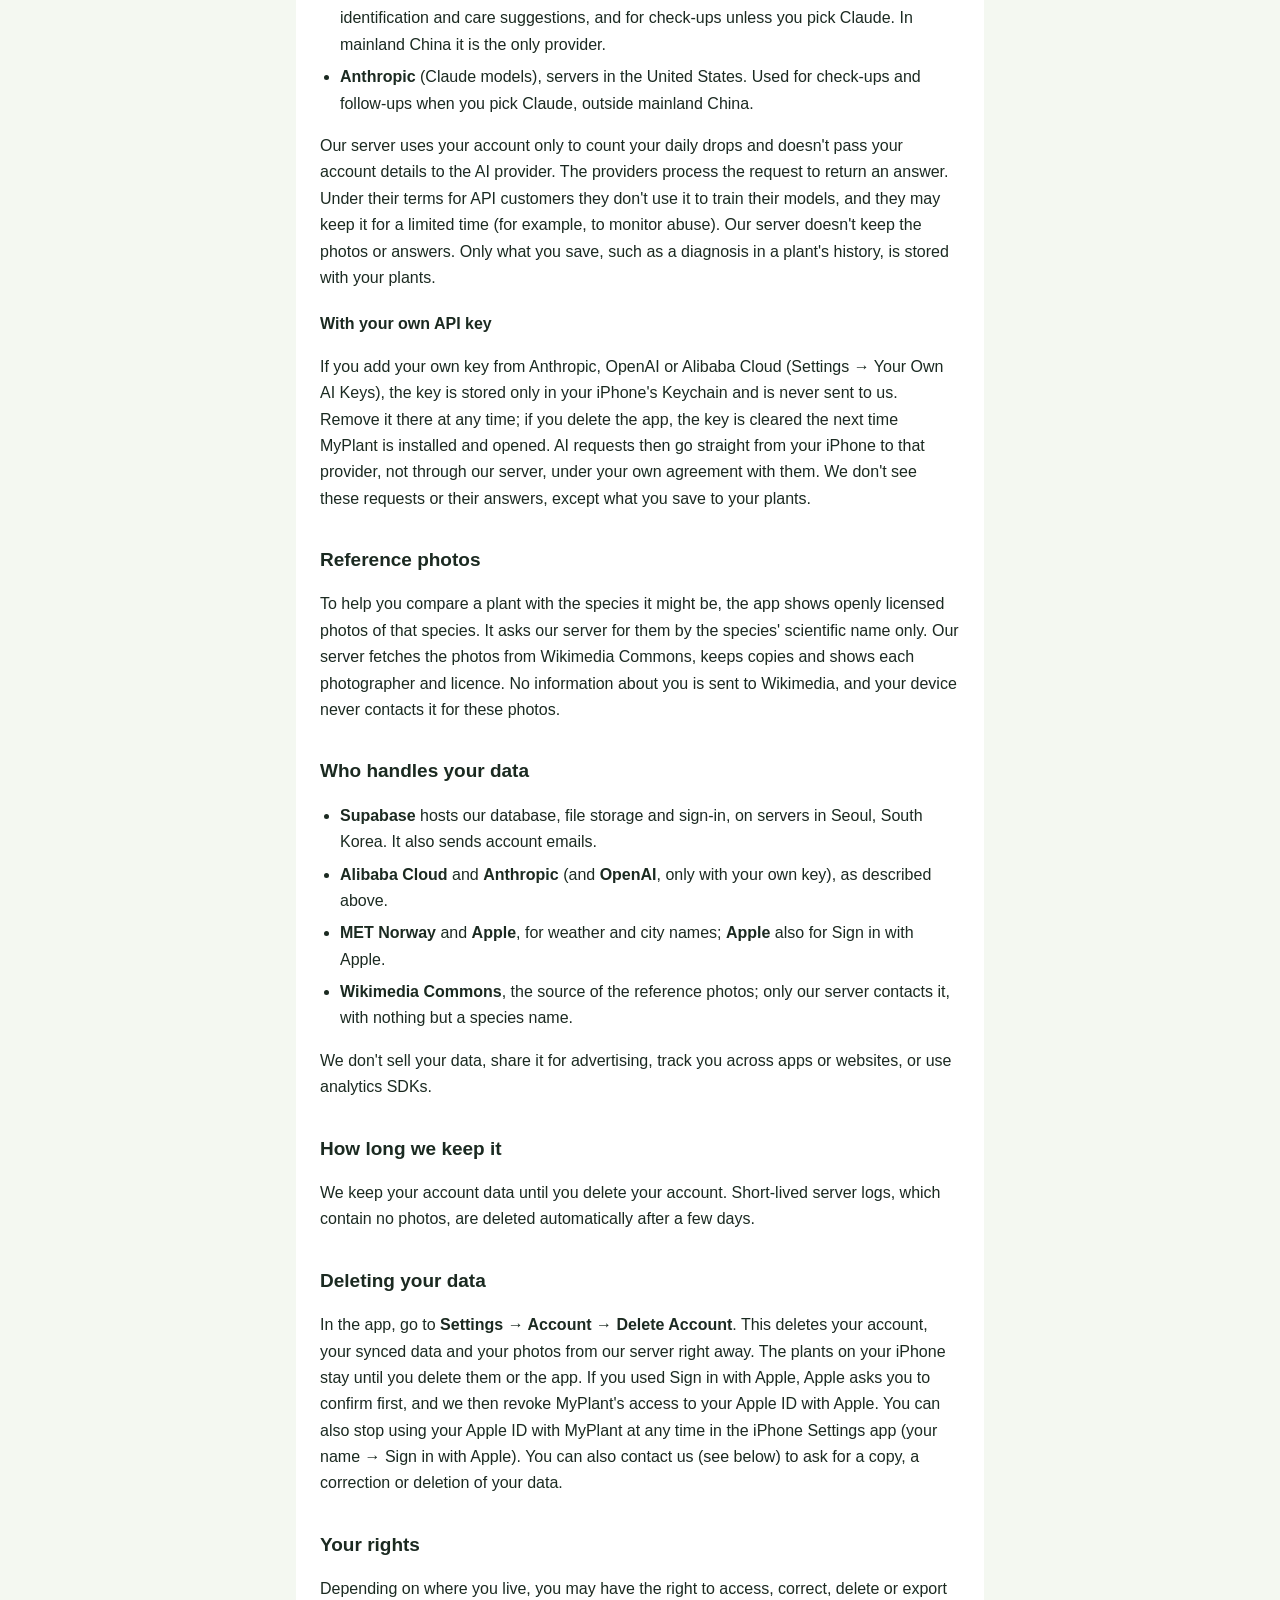
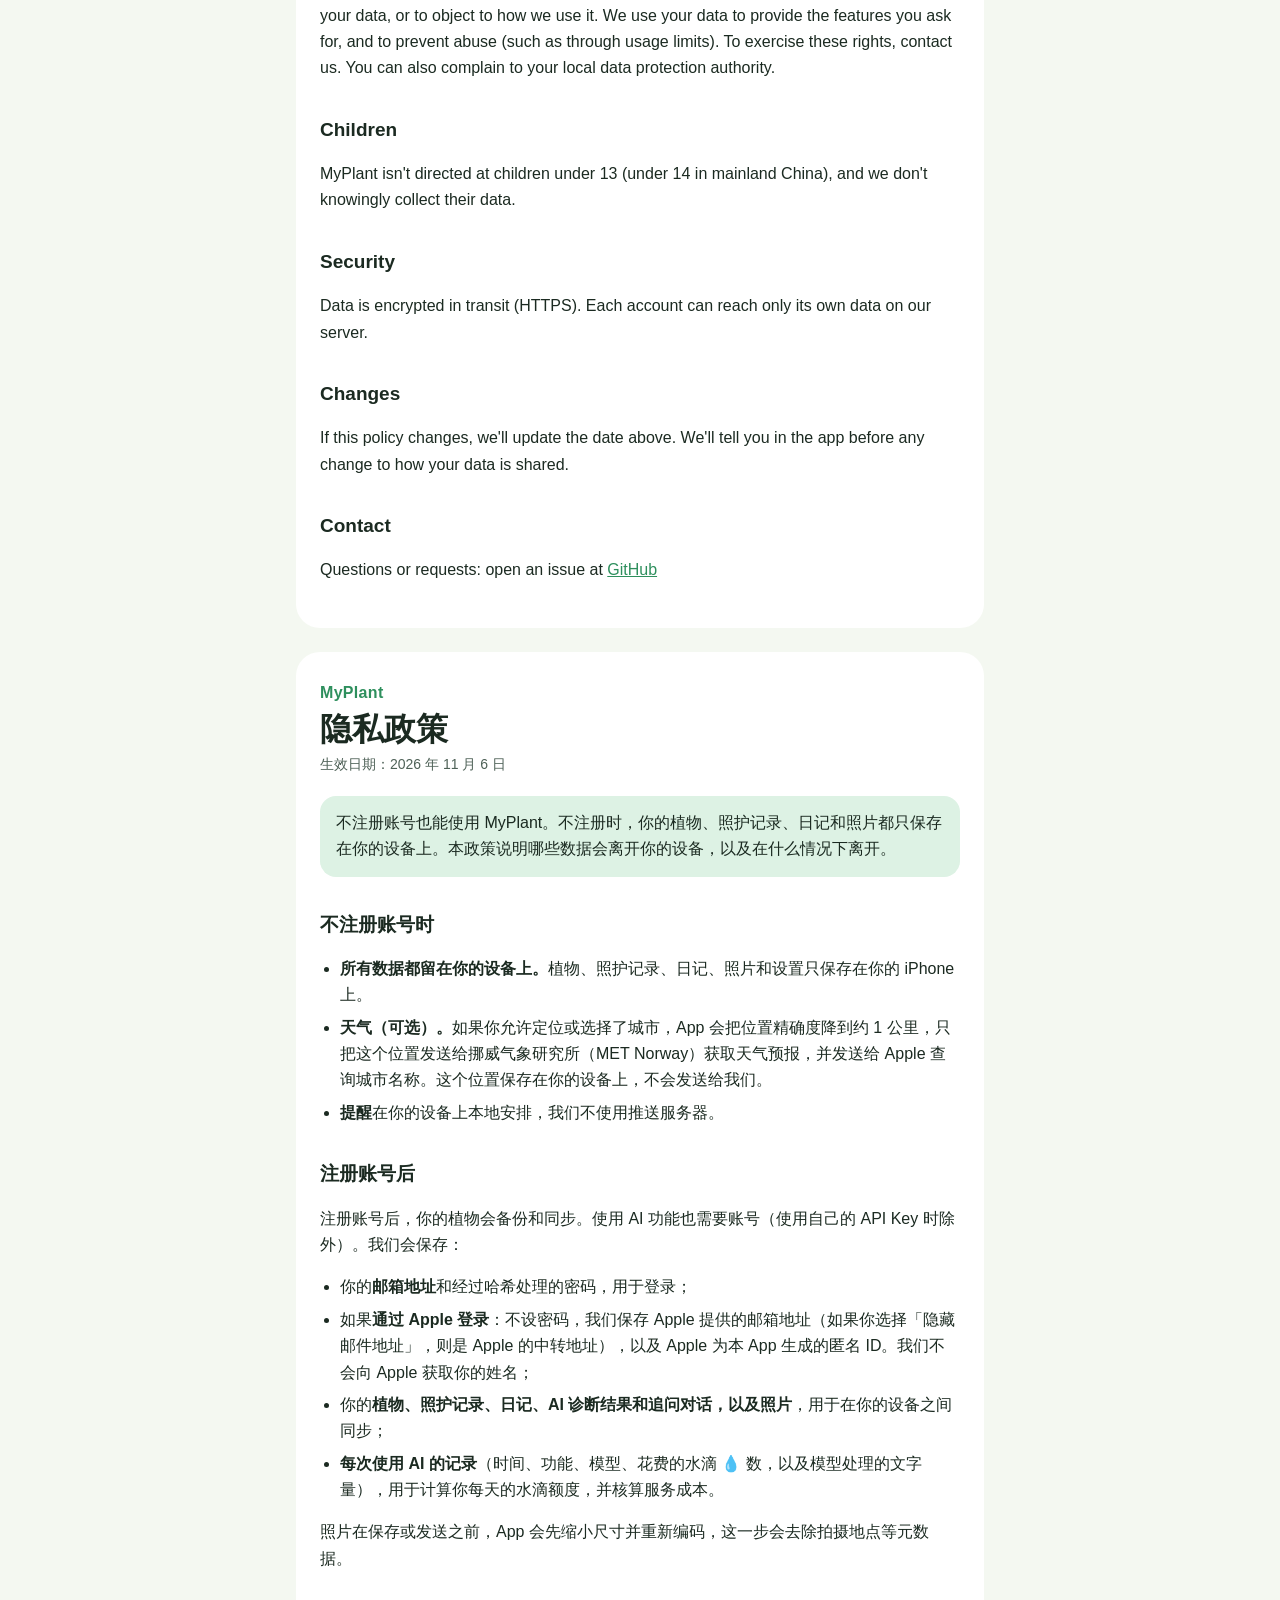
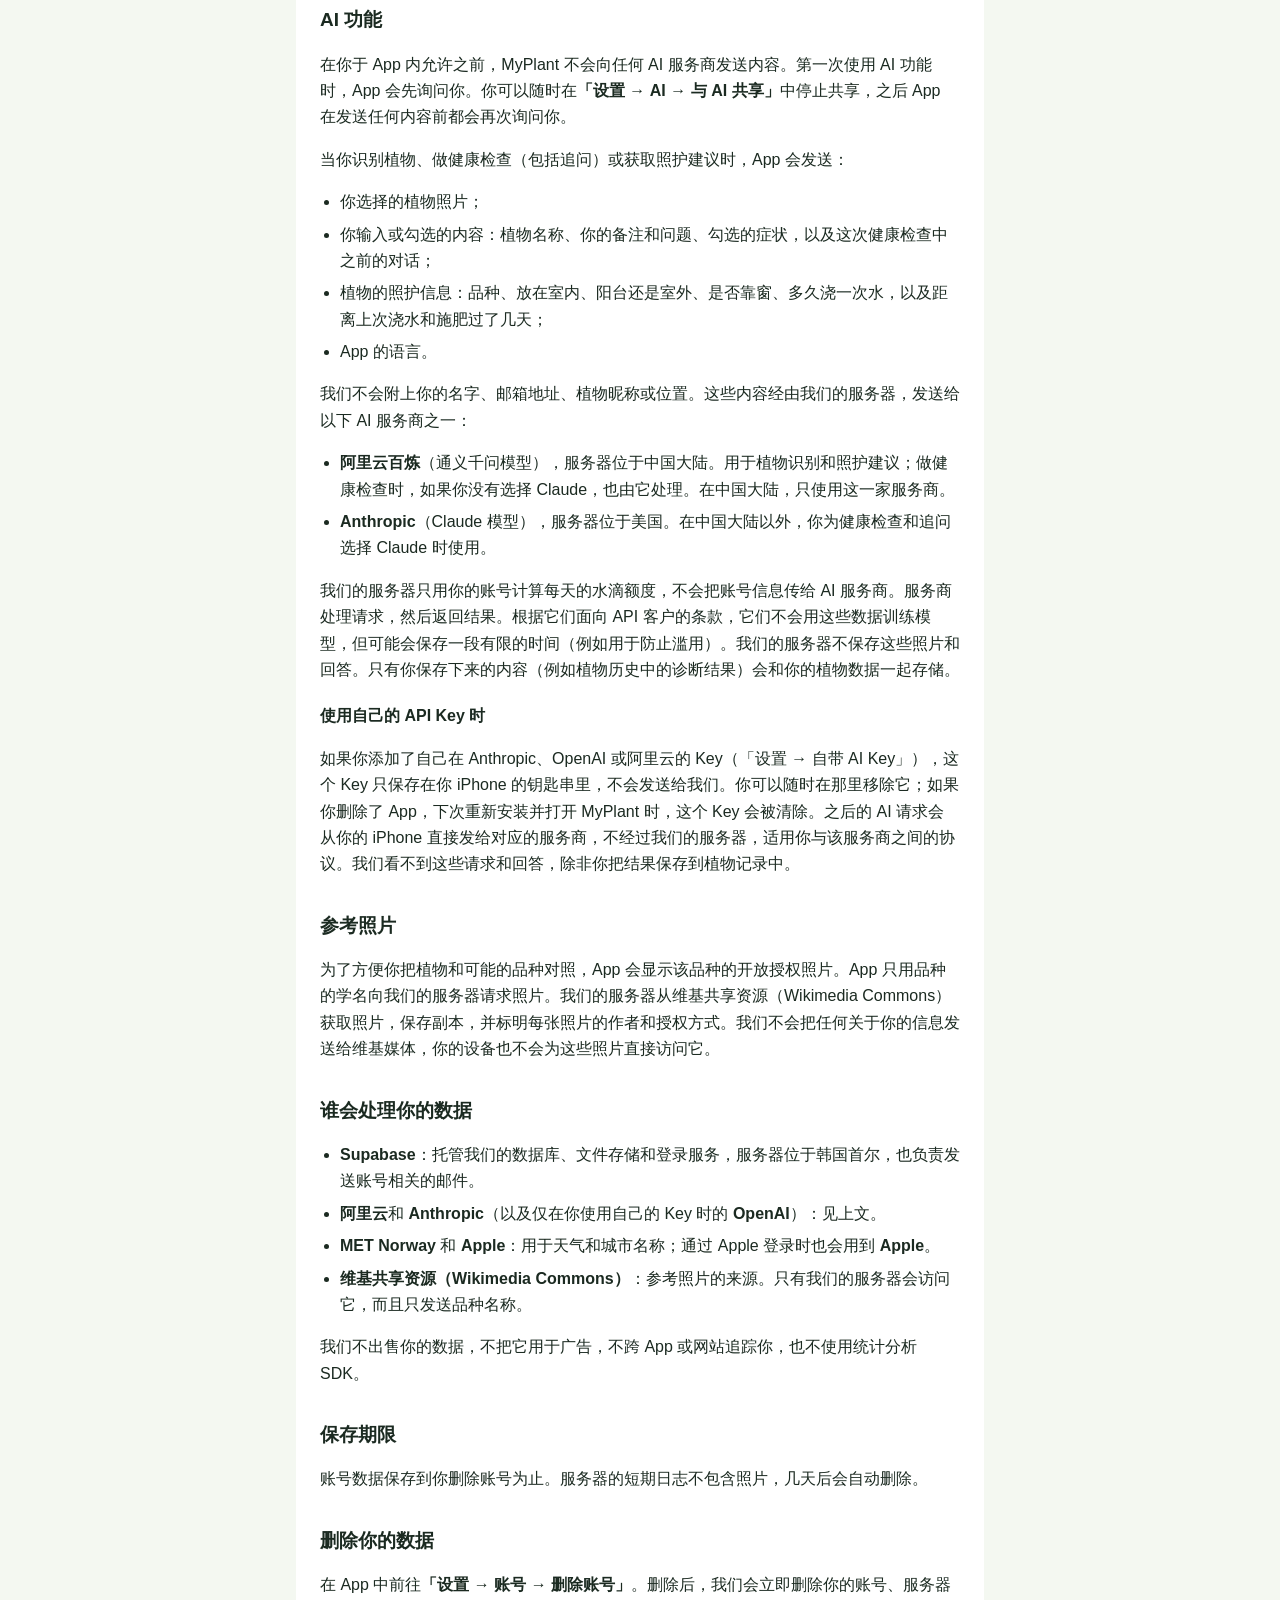
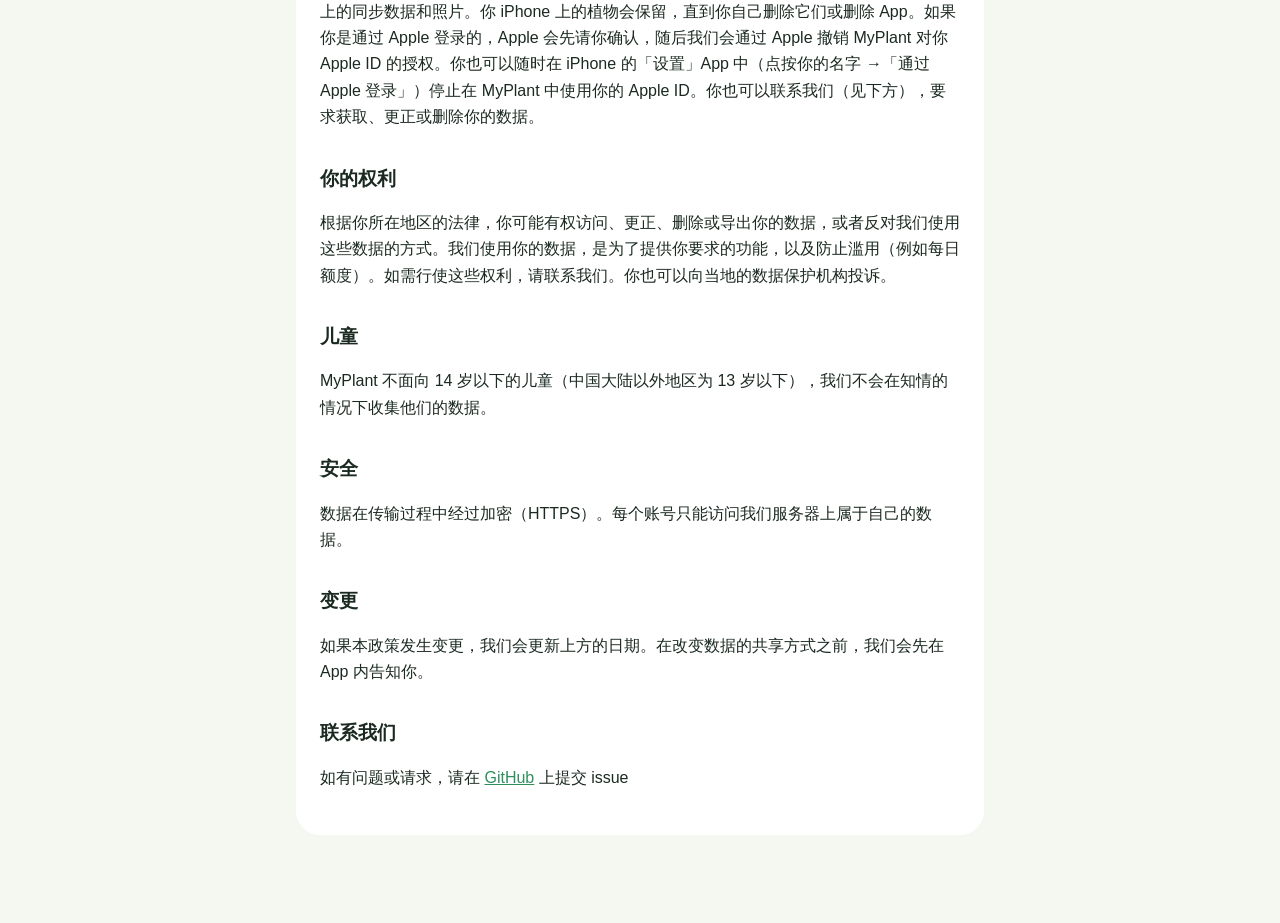
==== commit 535f447a: "docs: deleting a Sign in with Apple account revokes MyPlant's access Co-Authored-By: Claude Opus 5.5" ====
--- a/privacy.html
+++ b/privacy.html
@@ -15,7 +15,7 @@
   <article id="en" lang="en">
     <p class="eyebrow">MyPlant</p>
     <h1>Privacy Policy</h1>
-    <p class="meta">Effective November 4, 2026</p>
+    <p class="meta">Effective November 6, 2026</p>
 
     <p class="lead">MyPlant works without an account, and then your plants, care history, journal and photos stay on your device. This policy explains what leaves your device, and when.</p>
 
@@ -71,7 +71,7 @@
     <p>We keep your account data until you delete your account. Short-lived server logs, which contain no photos, are deleted automatically after a few days.</p>
 
     <h2>Deleting your data</h2>
-    <p>In the app, go to <strong>Settings → Account → Delete Account</strong>. This deletes your account, your synced data and your photos from our server right away. The plants on your iPhone stay until you delete them or the app. If you used Sign in with Apple, you can also stop using your Apple ID with MyPlant in the iPhone Settings app (your name → Sign in with Apple). You can also contact us (see below) to ask for a copy, a correction or deletion of your data.</p>
+    <p>In the app, go to <strong>Settings → Account → Delete Account</strong>. This deletes your account, your synced data and your photos from our server right away. The plants on your iPhone stay until you delete them or the app. If you used Sign in with Apple, Apple asks you to confirm first, and we then revoke MyPlant's access to your Apple ID with Apple. You can also stop using your Apple ID with MyPlant at any time in the iPhone Settings app (your name → Sign in with Apple). You can also contact us (see below) to ask for a copy, a correction or deletion of your data.</p>
 
     <h2>Your rights</h2>
     <p>Depending on where you live, you may have the right to access, correct, delete or export your data, or to object to how we use it. We use your data to provide the features you ask for, and to prevent abuse (such as through usage limits). To exercise these rights, contact us. You can also complain to your local data protection authority.</p>
@@ -92,7 +92,7 @@
   <article id="zh" lang="zh-Hans">
     <p class="eyebrow">MyPlant</p>
     <h1>隐私政策</h1>
-    <p class="meta">生效日期：2026 年 11 月 4 日</p>
+    <p class="meta">生效日期：2026 年 11 月 6 日</p>
 
     <p class="lead">不注册账号也能使用 MyPlant。不注册时，你的植物、照护记录、日记和照片都只保存在你的设备上。本政策说明哪些数据会离开你的设备，以及在什么情况下离开。</p>
 
@@ -148,7 +148,7 @@
     <p>账号数据保存到你删除账号为止。服务器的短期日志不包含照片，几天后会自动删除。</p>
 
     <h2>删除你的数据</h2>
-    <p>在 App 中前往<strong>「设置 → 账号 → 删除账号」</strong>。删除后，我们会立即删除你的账号、服务器上的同步数据和照片。你 iPhone 上的植物会保留，直到你自己删除它们或删除 App。如果你是通过 Apple 登录的，也可以在 iPhone 的「设置」App 中（点按你的名字 →「通过 Apple 登录」）停止在 MyPlant 中使用你的 Apple ID。你也可以联系我们（见下方），要求获取、更正或删除你的数据。</p>
+    <p>在 App 中前往<strong>「设置 → 账号 → 删除账号」</strong>。删除后，我们会立即删除你的账号、服务器上的同步数据和照片。你 iPhone 上的植物会保留，直到你自己删除它们或删除 App。如果你是通过 Apple 登录的，Apple 会先请你确认，随后我们会通过 Apple 撤销 MyPlant 对你 Apple ID 的授权。你也可以随时在 iPhone 的「设置」App 中（点按你的名字 →「通过 Apple 登录」）停止在 MyPlant 中使用你的 Apple ID。你也可以联系我们（见下方），要求获取、更正或删除你的数据。</p>
 
     <h2>你的权利</h2>
     <p>根据你所在地区的法律，你可能有权访问、更正、删除或导出你的数据，或者反对我们使用这些数据的方式。我们使用你的数据，是为了提供你要求的功能，以及防止滥用（例如每日额度）。如需行使这些权利，请联系我们。你也可以向当地的数据保护机构投诉。</p>
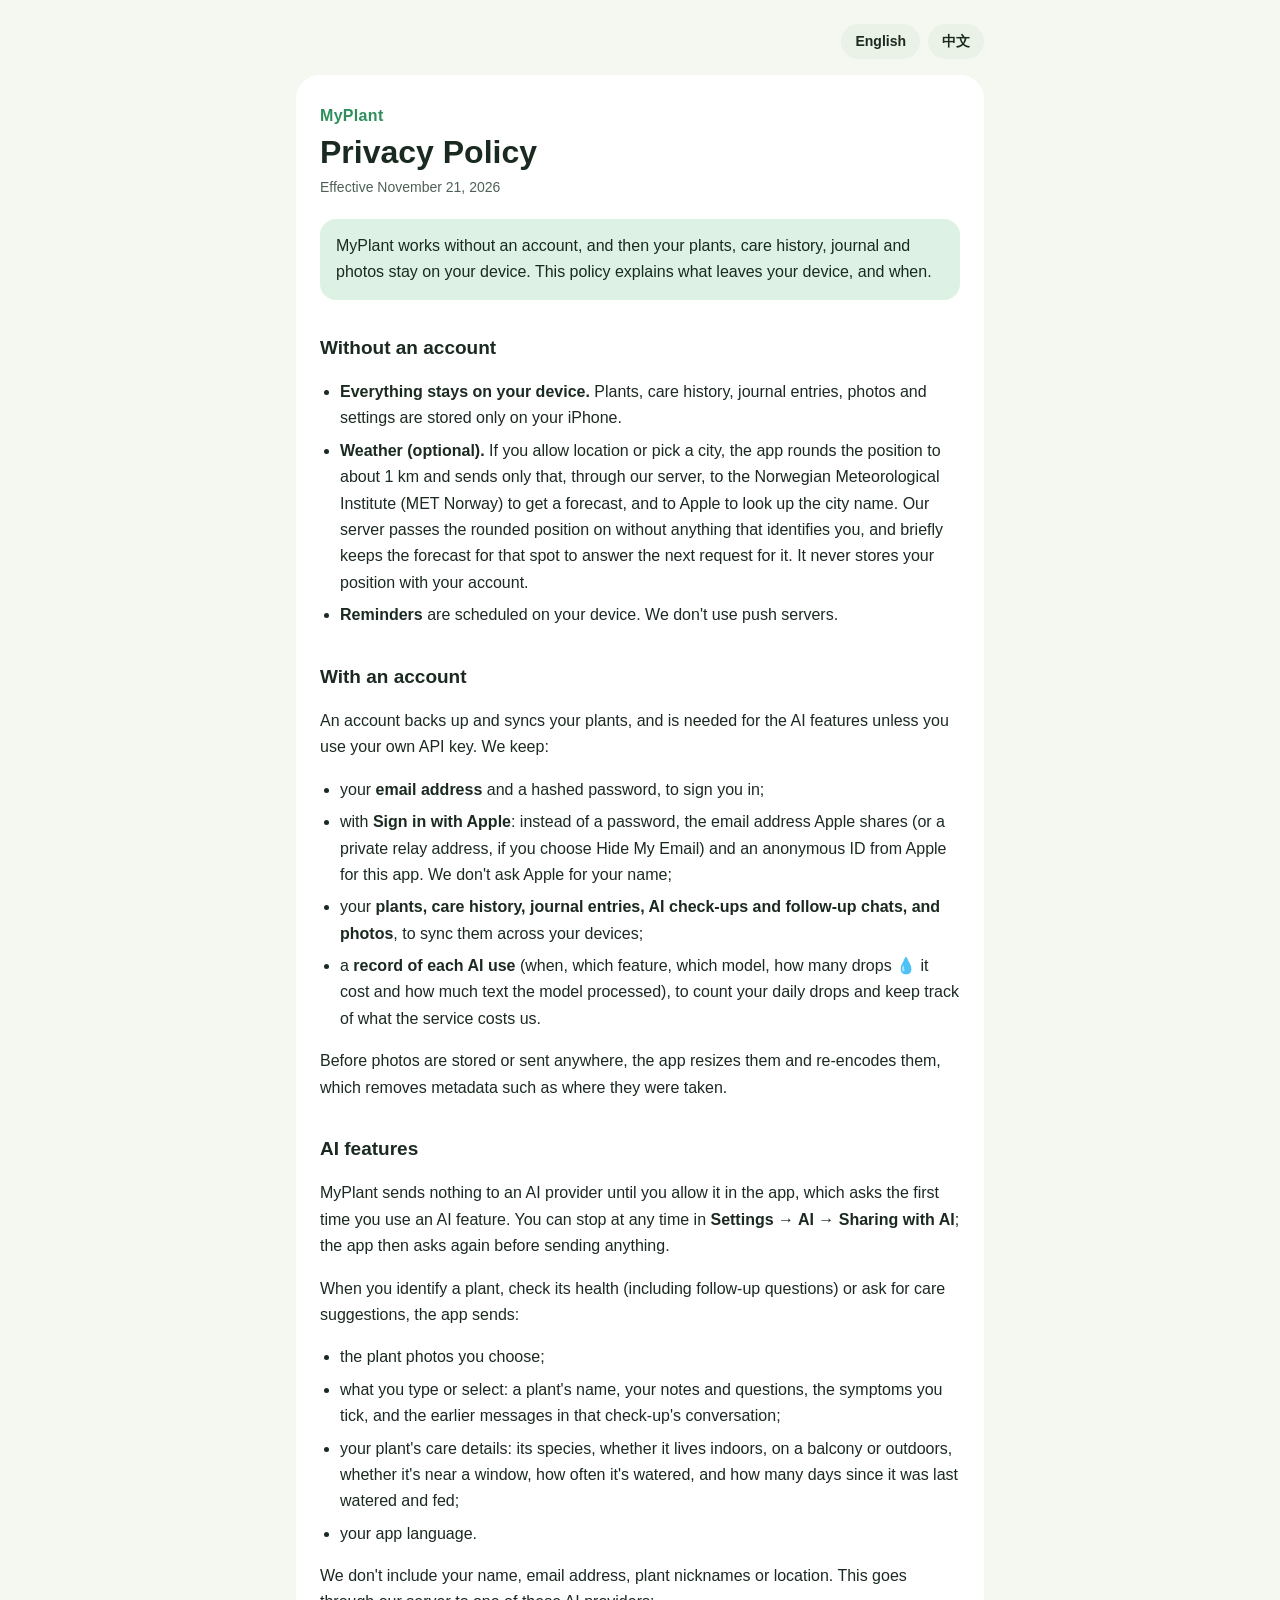
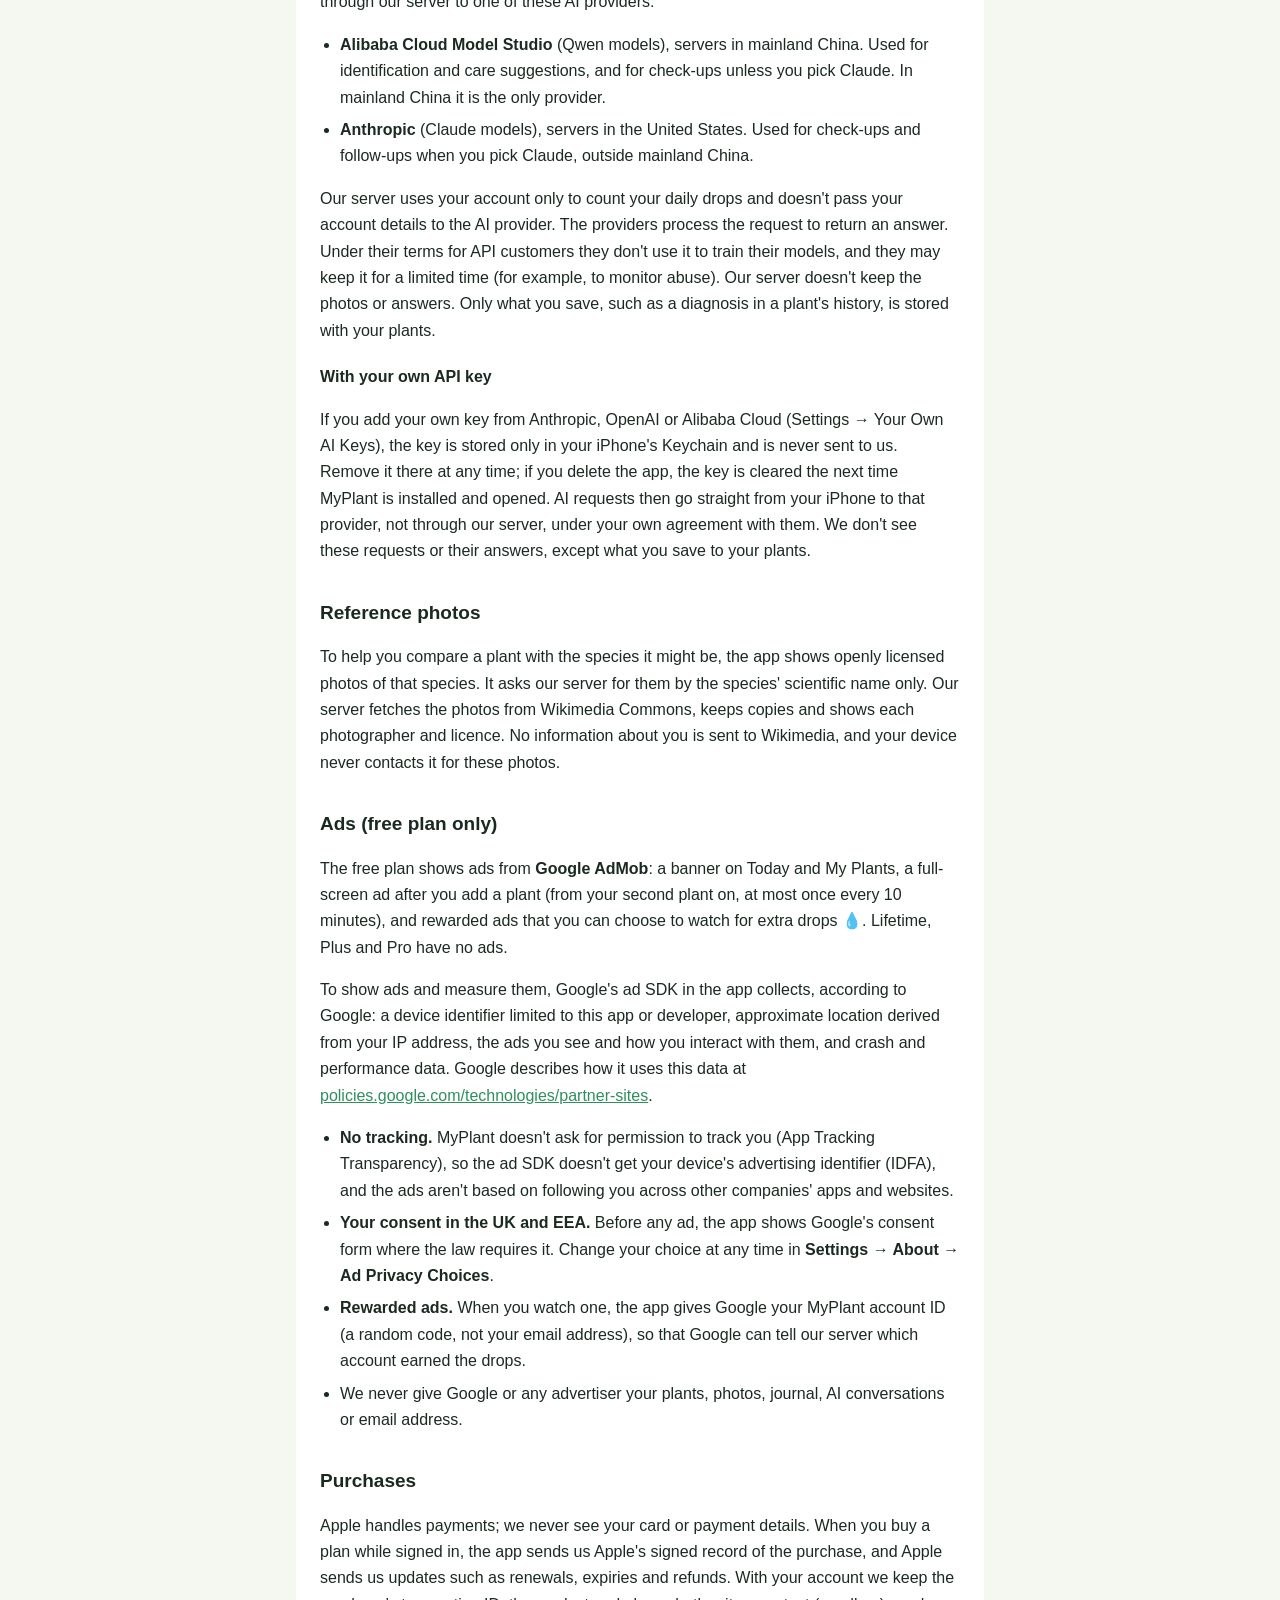
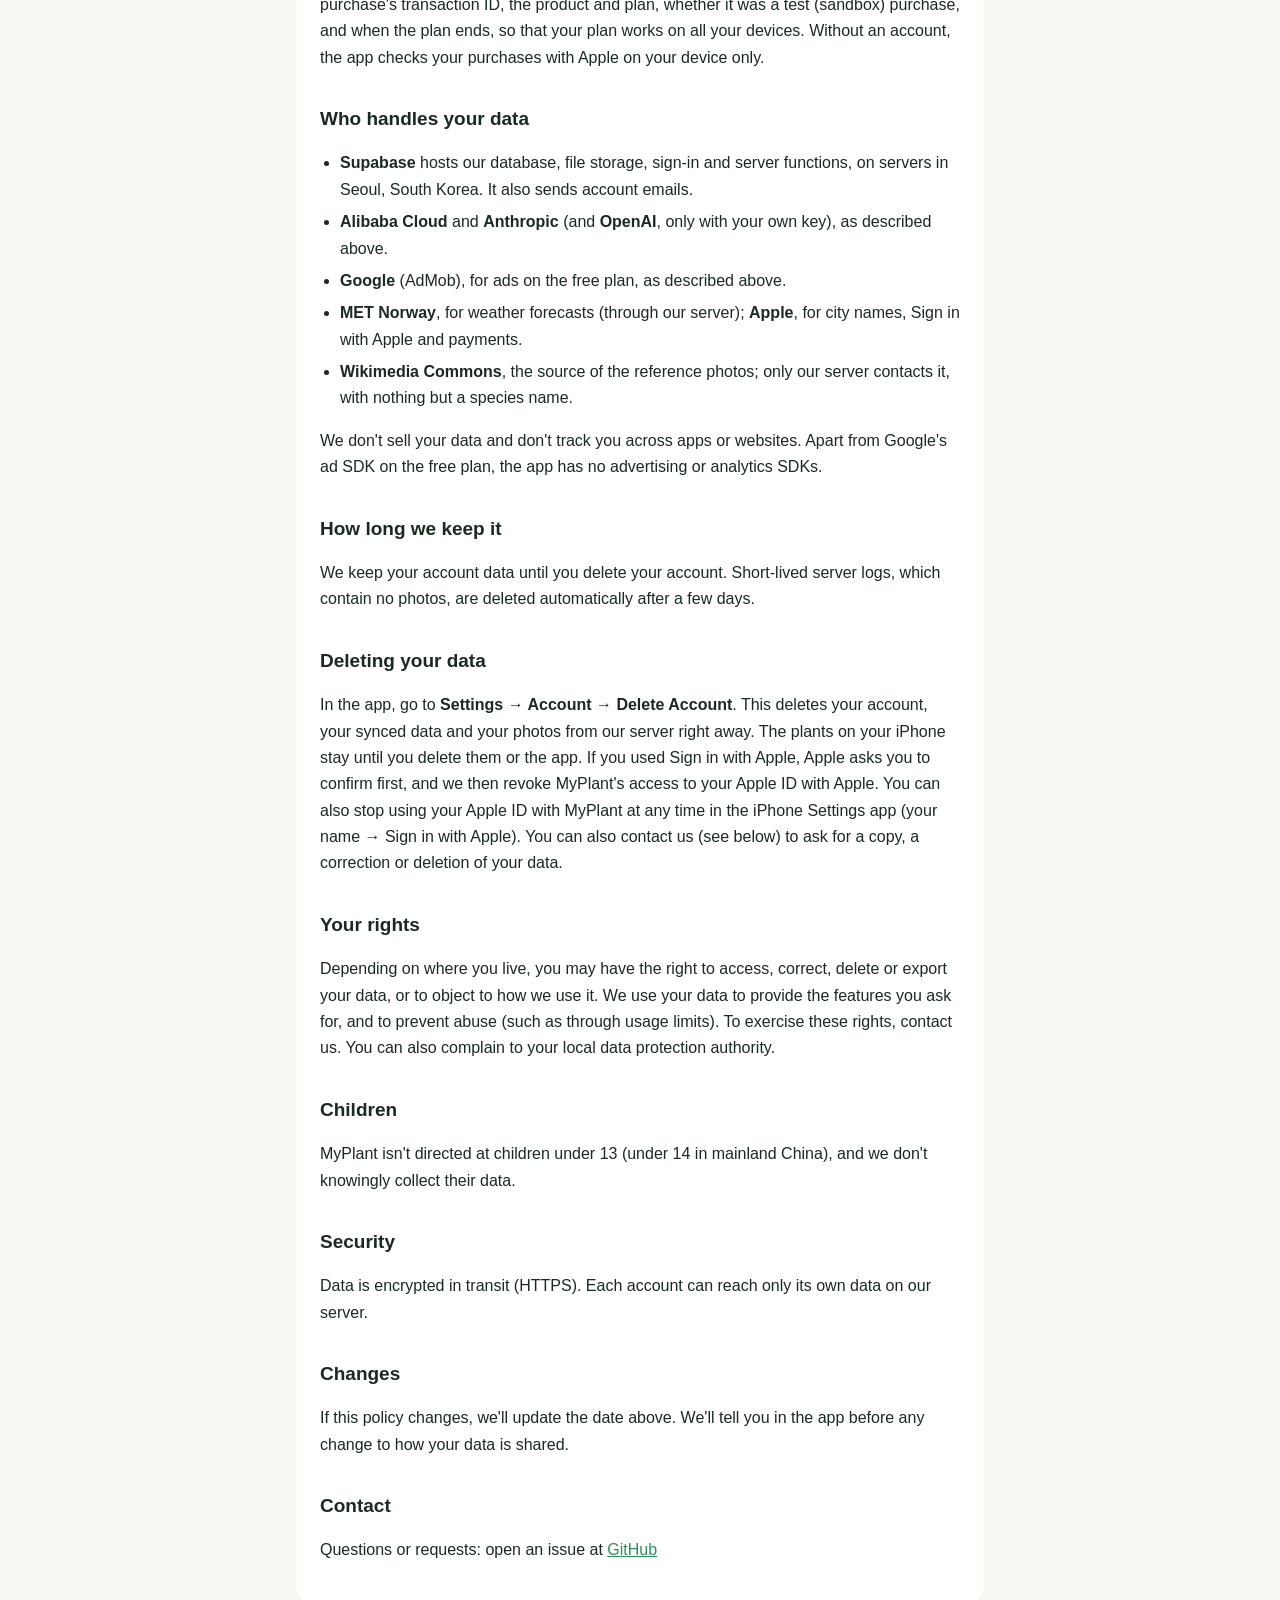
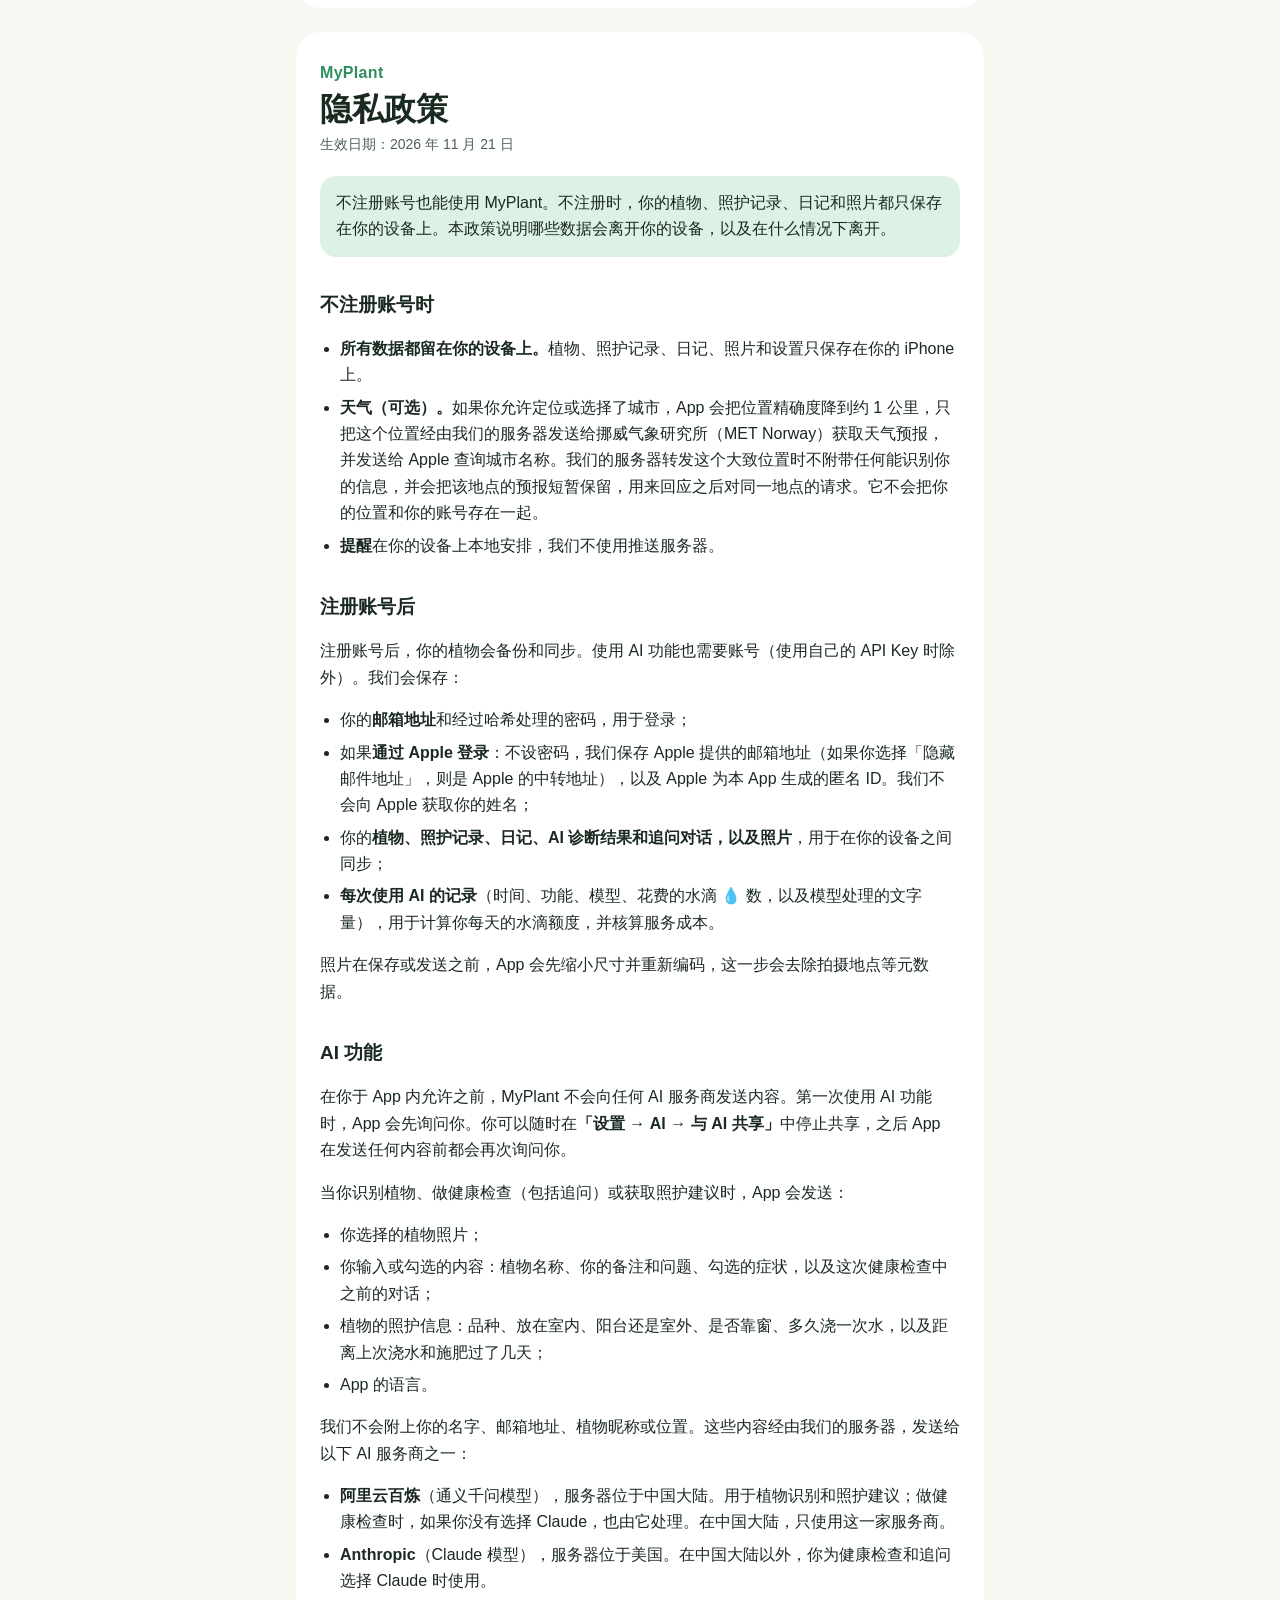
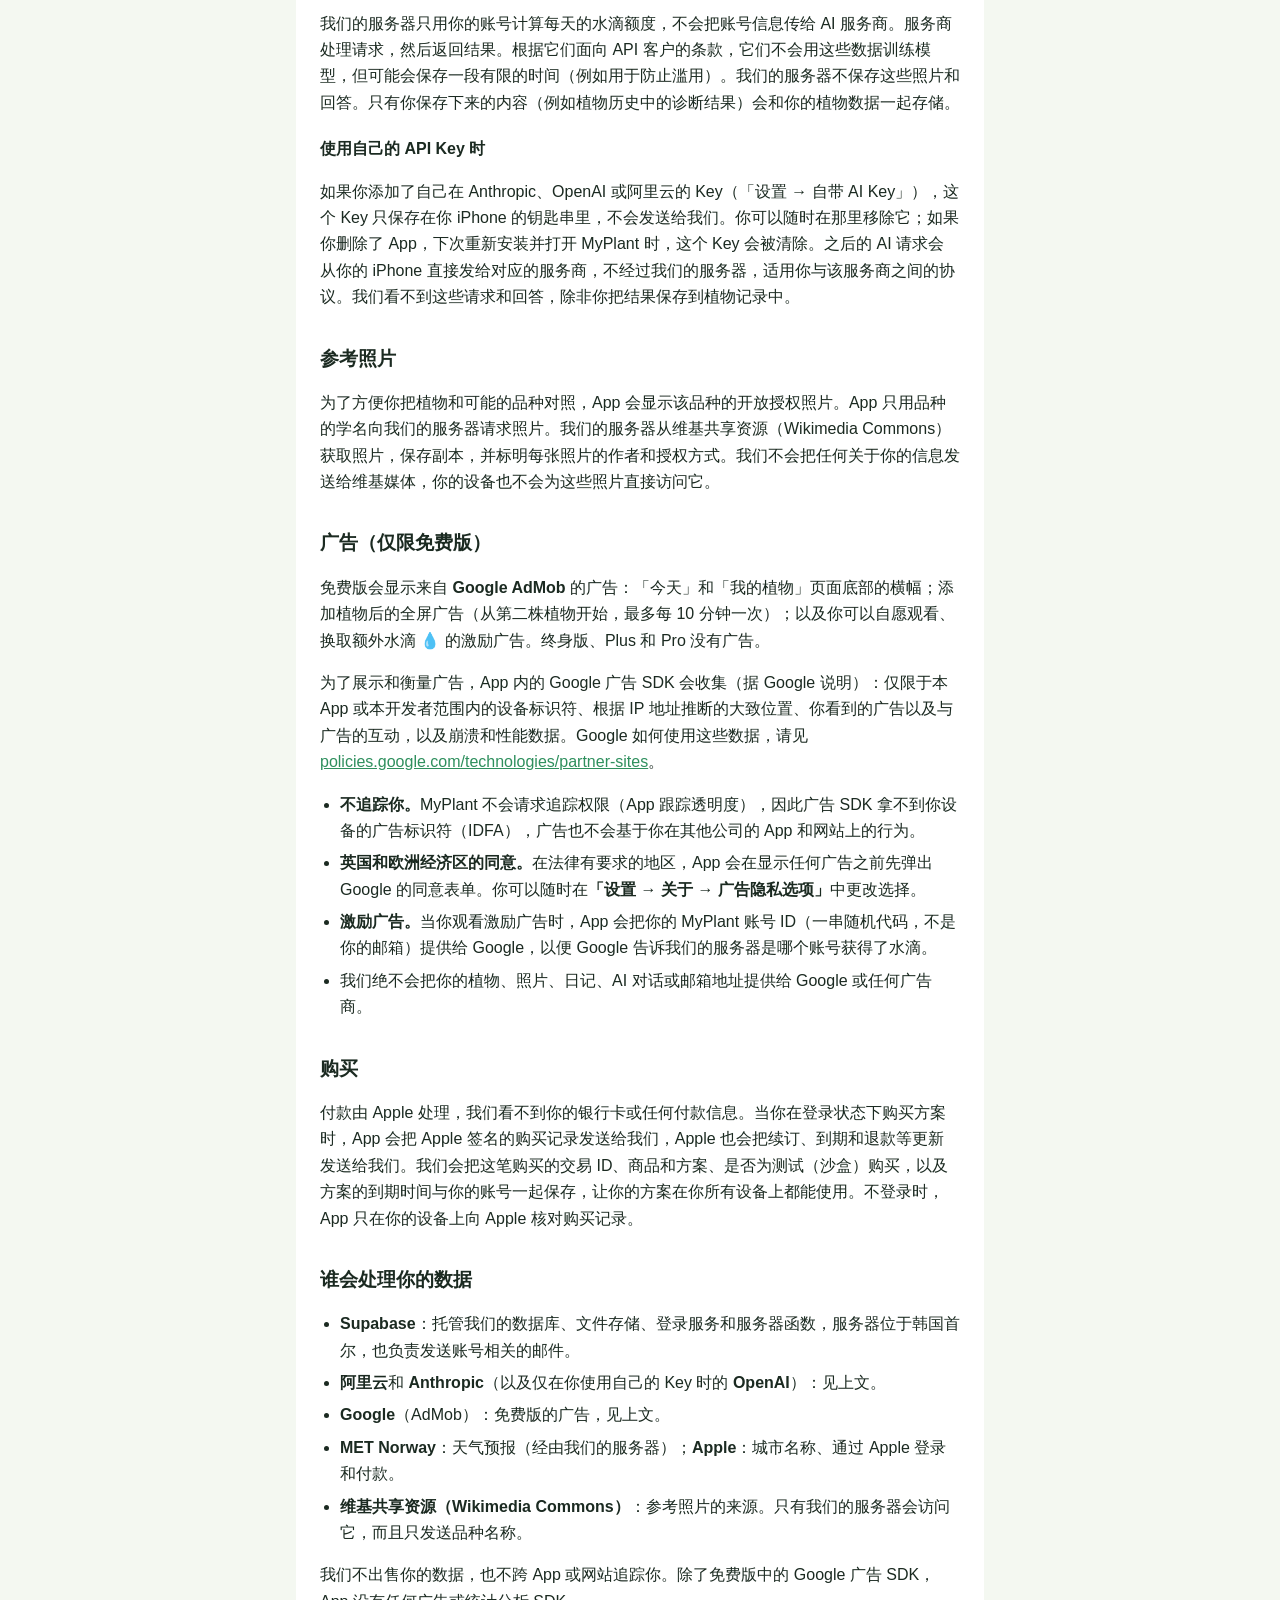
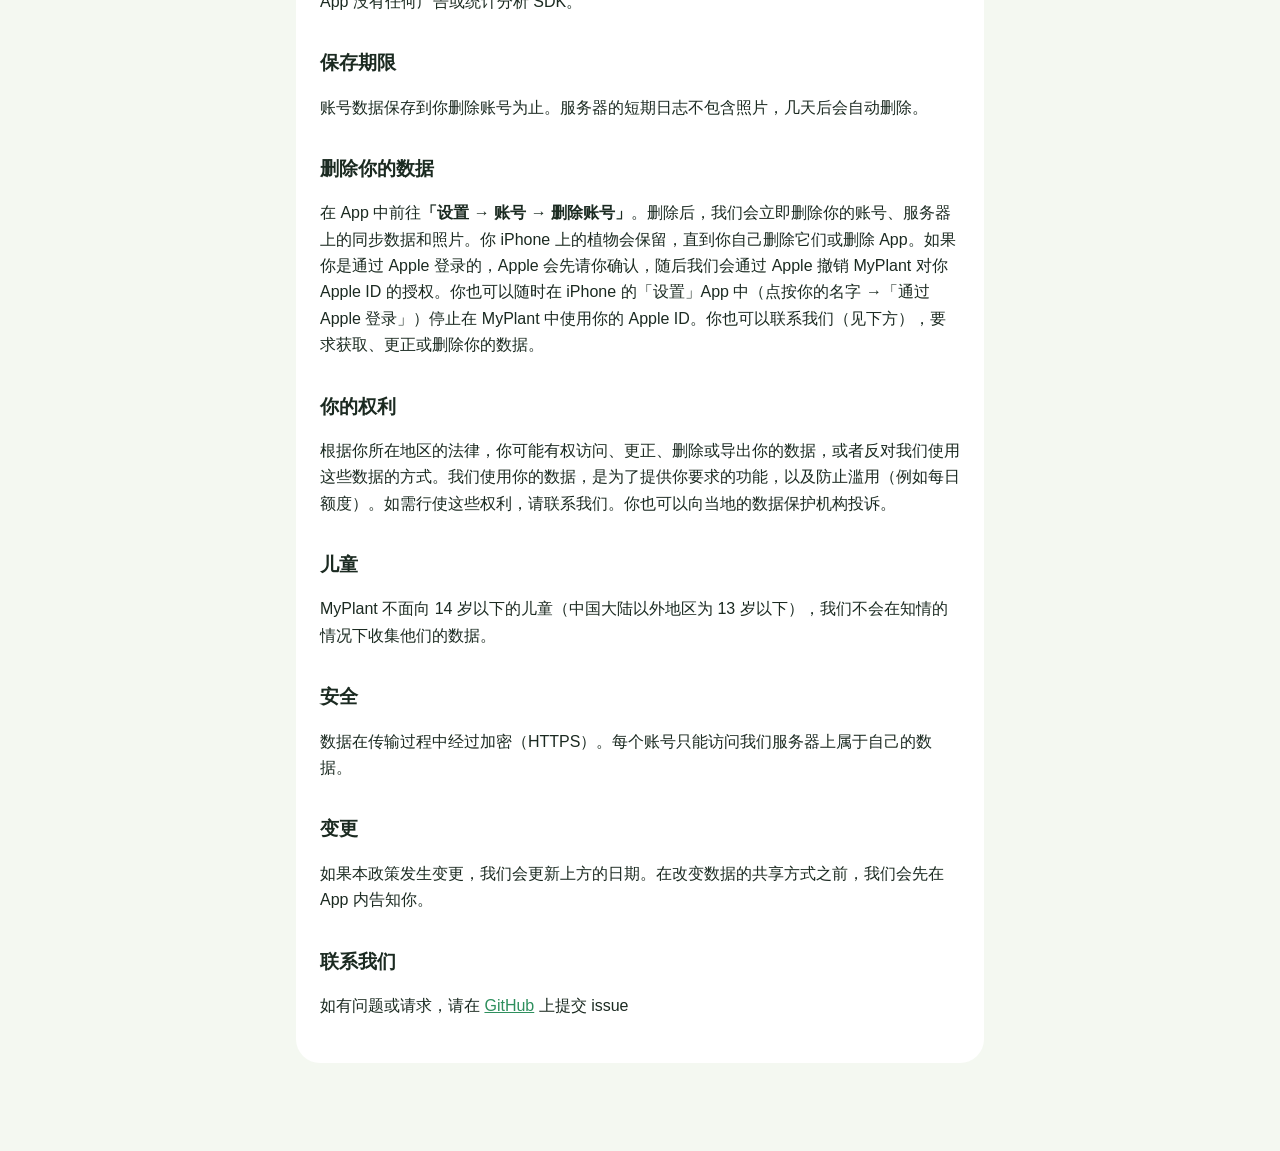
==== commit cd32af01: "Privacy policy: ads on the free plan, purchases, weather through our server" ====
--- a/privacy.html
+++ b/privacy.html
@@ -15,14 +15,14 @@
   <article id="en" lang="en">
     <p class="eyebrow">MyPlant</p>
     <h1>Privacy Policy</h1>
-    <p class="meta">Effective November 6, 2026</p>
+    <p class="meta">Effective November 21, 2026</p>
 
     <p class="lead">MyPlant works without an account, and then your plants, care history, journal and photos stay on your device. This policy explains what leaves your device, and when.</p>
 
     <h2>Without an account</h2>
     <ul>
       <li><strong>Everything stays on your device.</strong> Plants, care history, journal entries, photos and settings are stored only on your iPhone.</li>
-      <li><strong>Weather (optional).</strong> If you allow location or pick a city, the app rounds the position to about 1&nbsp;km and sends only that to the Norwegian Meteorological Institute (MET Norway) to get a forecast, and to Apple to look up the city name. The position is kept on your device and never sent to us.</li>
+      <li><strong>Weather (optional).</strong> If you allow location or pick a city, the app rounds the position to about 1&nbsp;km and sends only that, through our server, to the Norwegian Meteorological Institute (MET Norway) to get a forecast, and to Apple to look up the city name. Our server passes the rounded position on without anything that identifies you, and briefly keeps the forecast for that spot to answer the next request for it. It never stores your position with your account.</li>
       <li><strong>Reminders</strong> are scheduled on your device. We don't use push servers.</li>
     </ul>
 
@@ -58,14 +58,28 @@
     <h2>Reference photos</h2>
     <p>To help you compare a plant with the species it might be, the app shows openly licensed photos of that species. It asks our server for them by the species' scientific name only. Our server fetches the photos from Wikimedia Commons, keeps copies and shows each photographer and licence. No information about you is sent to Wikimedia, and your device never contacts it for these photos.</p>
 
+    <h2>Ads (free plan only)</h2>
+    <p>The free plan shows ads from <strong>Google AdMob</strong>: a banner on Today and My Plants, a full-screen ad after you add a plant (from your second plant on, at most once every 10 minutes), and rewarded ads that you can choose to watch for extra drops 💧. Lifetime, Plus and Pro have no ads.</p>
+    <p>To show ads and measure them, Google's ad SDK in the app collects, according to Google: a device identifier limited to this app or developer, approximate location derived from your IP address, the ads you see and how you interact with them, and crash and performance data. Google describes how it uses this data at <a href="https://policies.google.com/technologies/partner-sites">policies.google.com/technologies/partner-sites</a>.</p>
+    <ul>
+      <li><strong>No tracking.</strong> MyPlant doesn't ask for permission to track you (App Tracking Transparency), so the ad SDK doesn't get your device's advertising identifier (IDFA), and the ads aren't based on following you across other companies' apps and websites.</li>
+      <li><strong>Your consent in the UK and EEA.</strong> Before any ad, the app shows Google's consent form where the law requires it. Change your choice at any time in <strong>Settings → About → Ad Privacy Choices</strong>.</li>
+      <li><strong>Rewarded ads.</strong> When you watch one, the app gives Google your MyPlant account ID (a random code, not your email address), so that Google can tell our server which account earned the drops.</li>
+      <li>We never give Google or any advertiser your plants, photos, journal, AI conversations or email address.</li>
+    </ul>
+
+    <h2>Purchases</h2>
+    <p>Apple handles payments; we never see your card or payment details. When you buy a plan while signed in, the app sends us Apple's signed record of the purchase, and Apple sends us updates such as renewals, expiries and refunds. With your account we keep the purchase's transaction ID, the product and plan, whether it was a test (sandbox) purchase, and when the plan ends, so that your plan works on all your devices. Without an account, the app checks your purchases with Apple on your device only.</p>
+
     <h2>Who handles your data</h2>
     <ul>
-      <li><strong>Supabase</strong> hosts our database, file storage and sign-in, on servers in Seoul, South Korea. It also sends account emails.</li>
+      <li><strong>Supabase</strong> hosts our database, file storage, sign-in and server functions, on servers in Seoul, South Korea. It also sends account emails.</li>
       <li><strong>Alibaba Cloud</strong> and <strong>Anthropic</strong> (and <strong>OpenAI</strong>, only with your own key), as described above.</li>
-      <li><strong>MET Norway</strong> and <strong>Apple</strong>, for weather and city names; <strong>Apple</strong> also for Sign in with Apple.</li>
+      <li><strong>Google</strong> (AdMob), for ads on the free plan, as described above.</li>
+      <li><strong>MET Norway</strong>, for weather forecasts (through our server); <strong>Apple</strong>, for city names, Sign in with Apple and payments.</li>
       <li><strong>Wikimedia Commons</strong>, the source of the reference photos; only our server contacts it, with nothing but a species name.</li>
     </ul>
-    <p>We don't sell your data, share it for advertising, track you across apps or websites, or use analytics SDKs.</p>
+    <p>We don't sell your data and don't track you across apps or websites. Apart from Google's ad SDK on the free plan, the app has no advertising or analytics SDKs.</p>
 
     <h2>How long we keep it</h2>
     <p>We keep your account data until you delete your account. Short-lived server logs, which contain no photos, are deleted automatically after a few days.</p>
@@ -92,14 +106,14 @@
   <article id="zh" lang="zh-Hans">
     <p class="eyebrow">MyPlant</p>
     <h1>隐私政策</h1>
-    <p class="meta">生效日期：2026 年 11 月 6 日</p>
+    <p class="meta">生效日期：2026 年 11 月 21 日</p>
 
     <p class="lead">不注册账号也能使用 MyPlant。不注册时，你的植物、照护记录、日记和照片都只保存在你的设备上。本政策说明哪些数据会离开你的设备，以及在什么情况下离开。</p>
 
     <h2>不注册账号时</h2>
     <ul>
       <li><strong>所有数据都留在你的设备上。</strong>植物、照护记录、日记、照片和设置只保存在你的 iPhone 上。</li>
-      <li><strong>天气（可选）。</strong>如果你允许定位或选择了城市，App 会把位置精确度降到约 1 公里，只把这个位置发送给挪威气象研究所（MET Norway）获取天气预报，并发送给 Apple 查询城市名称。这个位置保存在你的设备上，不会发送给我们。</li>
+      <li><strong>天气（可选）。</strong>如果你允许定位或选择了城市，App 会把位置精确度降到约 1 公里，只把这个位置经由我们的服务器发送给挪威气象研究所（MET Norway）获取天气预报，并发送给 Apple 查询城市名称。我们的服务器转发这个大致位置时不附带任何能识别你的信息，并会把该地点的预报短暂保留，用来回应之后对同一地点的请求。它不会把你的位置和你的账号存在一起。</li>
       <li><strong>提醒</strong>在你的设备上本地安排，我们不使用推送服务器。</li>
     </ul>
 
@@ -135,14 +149,28 @@
     <h2>参考照片</h2>
     <p>为了方便你把植物和可能的品种对照，App 会显示该品种的开放授权照片。App 只用品种的学名向我们的服务器请求照片。我们的服务器从维基共享资源（Wikimedia Commons）获取照片，保存副本，并标明每张照片的作者和授权方式。我们不会把任何关于你的信息发送给维基媒体，你的设备也不会为这些照片直接访问它。</p>
 
+    <h2>广告（仅限免费版）</h2>
+    <p>免费版会显示来自 <strong>Google AdMob</strong> 的广告：「今天」和「我的植物」页面底部的横幅；添加植物后的全屏广告（从第二株植物开始，最多每 10 分钟一次）；以及你可以自愿观看、换取额外水滴 💧 的激励广告。终身版、Plus 和 Pro 没有广告。</p>
+    <p>为了展示和衡量广告，App 内的 Google 广告 SDK 会收集（据 Google 说明）：仅限于本 App 或本开发者范围内的设备标识符、根据 IP 地址推断的大致位置、你看到的广告以及与广告的互动，以及崩溃和性能数据。Google 如何使用这些数据，请见 <a href="https://policies.google.com/technologies/partner-sites">policies.google.com/technologies/partner-sites</a>。</p>
+    <ul>
+      <li><strong>不追踪你。</strong>MyPlant 不会请求追踪权限（App 跟踪透明度），因此广告 SDK 拿不到你设备的广告标识符（IDFA），广告也不会基于你在其他公司的 App 和网站上的行为。</li>
+      <li><strong>英国和欧洲经济区的同意。</strong>在法律有要求的地区，App 会在显示任何广告之前先弹出 Google 的同意表单。你可以随时在<strong>「设置 → 关于 → 广告隐私选项」</strong>中更改选择。</li>
+      <li><strong>激励广告。</strong>当你观看激励广告时，App 会把你的 MyPlant 账号 ID（一串随机代码，不是你的邮箱）提供给 Google，以便 Google 告诉我们的服务器是哪个账号获得了水滴。</li>
+      <li>我们绝不会把你的植物、照片、日记、AI 对话或邮箱地址提供给 Google 或任何广告商。</li>
+    </ul>
+
+    <h2>购买</h2>
+    <p>付款由 Apple 处理，我们看不到你的银行卡或任何付款信息。当你在登录状态下购买方案时，App 会把 Apple 签名的购买记录发送给我们，Apple 也会把续订、到期和退款等更新发送给我们。我们会把这笔购买的交易 ID、商品和方案、是否为测试（沙盒）购买，以及方案的到期时间与你的账号一起保存，让你的方案在你所有设备上都能使用。不登录时，App 只在你的设备上向 Apple 核对购买记录。</p>
+
     <h2>谁会处理你的数据</h2>
     <ul>
-      <li><strong>Supabase</strong>：托管我们的数据库、文件存储和登录服务，服务器位于韩国首尔，也负责发送账号相关的邮件。</li>
+      <li><strong>Supabase</strong>：托管我们的数据库、文件存储、登录服务和服务器函数，服务器位于韩国首尔，也负责发送账号相关的邮件。</li>
       <li><strong>阿里云</strong>和 <strong>Anthropic</strong>（以及仅在你使用自己的 Key 时的 <strong>OpenAI</strong>）：见上文。</li>
-      <li><strong>MET Norway</strong> 和 <strong>Apple</strong>：用于天气和城市名称；通过 Apple 登录时也会用到 <strong>Apple</strong>。</li>
+      <li><strong>Google</strong>（AdMob）：免费版的广告，见上文。</li>
+      <li><strong>MET Norway</strong>：天气预报（经由我们的服务器）；<strong>Apple</strong>：城市名称、通过 Apple 登录和付款。</li>
       <li><strong>维基共享资源（Wikimedia Commons）</strong>：参考照片的来源。只有我们的服务器会访问它，而且只发送品种名称。</li>
     </ul>
-    <p>我们不出售你的数据，不把它用于广告，不跨 App 或网站追踪你，也不使用统计分析 SDK。</p>
+    <p>我们不出售你的数据，也不跨 App 或网站追踪你。除了免费版中的 Google 广告 SDK，App 没有任何广告或统计分析 SDK。</p>
 
     <h2>保存期限</h2>
     <p>账号数据保存到你删除账号为止。服务器的短期日志不包含照片，几天后会自动删除。</p>
